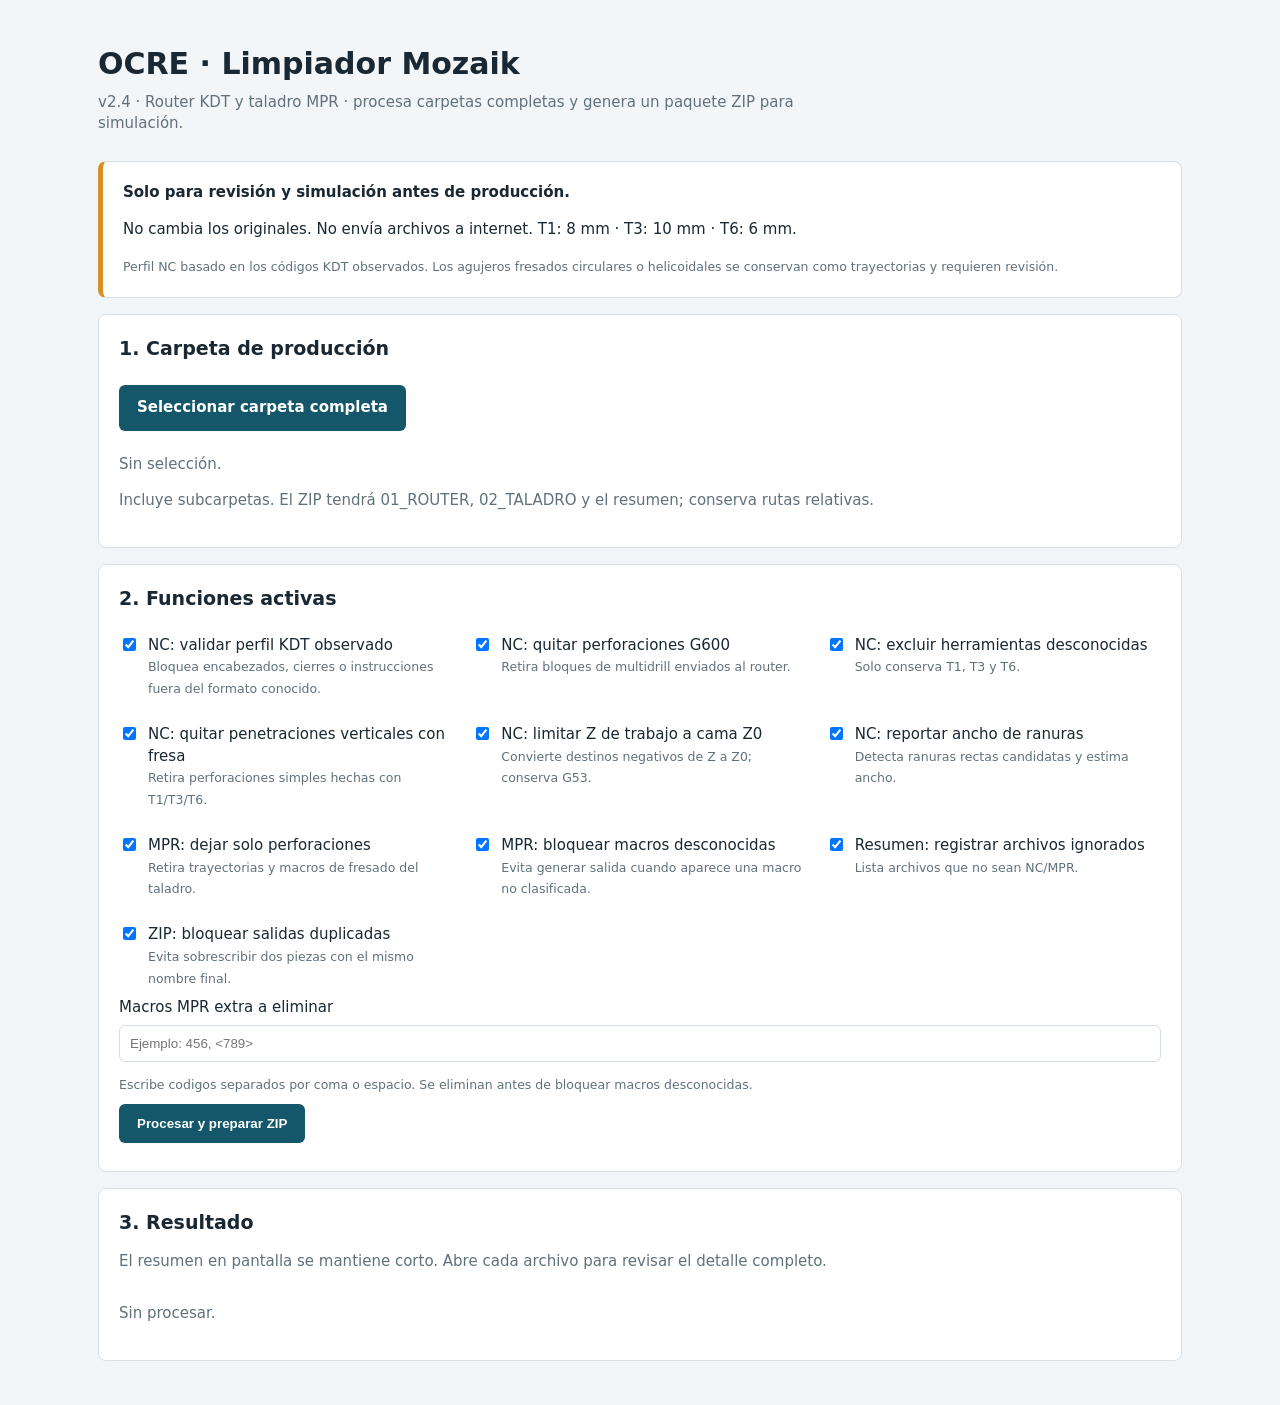
==== limpiador-mozaik/index.html @ 0215926c "Agrega limpiador Mozaik v2.4" ====
<!doctype html><html lang="es"><meta charset="utf-8"><meta name="viewport" content="width=device-width,initial-scale=1"><title>OCRE · Limpiador Mozaik</title>
<style>:root{--ink:#192832;--muted:#60717c;--line:#d7e0e5;--panel:#fff;--bg:#f3f6f8;--ocre:#14576b;--ocre2:#0f4658;--warn:#d99124;--bad:#b33a3a;--ok:#24705a}*{box-sizing:border-box}body{font:15px/1.45 system-ui,-apple-system,Segoe UI,sans-serif;background:var(--bg);color:var(--ink);max-width:1120px;margin:0 auto;padding:28px 18px}header{padding:14px 0 10px}h1{font-size:30px;margin:0 0 6px}h2{font-size:19px;margin:0 0 14px}.lead{color:var(--muted);max-width:760px;margin:0}.grid{display:grid;grid-template-columns:1fr 1fr;gap:16px}.panel{background:var(--panel);border:1px solid var(--line);border-radius:8px;padding:20px;margin:16px 0}.warning{border-left:5px solid var(--warn)}button,.download,.picker{background:var(--ocre);color:white;padding:12px 18px;border:0;border-radius:6px;cursor:pointer;margin:8px 8px 8px 0;display:inline-block;text-decoration:none;font-weight:650}.picker input{display:none}button:hover,.download:hover,.picker:hover{background:var(--ocre2)}button:disabled{opacity:.55;cursor:not-allowed}.checks{display:grid;grid-template-columns:repeat(auto-fit,minmax(250px,1fr));gap:8px 18px}.checks label{display:flex;gap:9px;align-items:flex-start;padding:8px 0}.checks input{margin-top:3px}.hint,small{color:var(--muted)}#statusCards{display:grid;grid-template-columns:repeat(auto-fit,minmax(135px,1fr));gap:10px;margin:14px 0}.card{border:1px solid var(--line);border-radius:8px;padding:12px;background:#fbfdfe}.card b{display:block;font-size:24px}.ok{color:var(--ok)}.bad{color:var(--bad)}details{border:1px solid var(--line);border-radius:8px;background:white;margin:9px 0}summary{cursor:pointer;padding:12px 14px;font-weight:650}details pre{border-top:1px solid var(--line);margin:0;padding:12px 14px;background:#fbfdfe;white-space:pre-wrap;overflow-wrap:anywhere;font-size:13px}.tag{display:inline-block;border-radius:99px;padding:2px 8px;font-size:12px;margin-left:8px;background:#eef4f6;color:var(--muted)}.tag.bad{background:#fdecec;color:var(--bad)}.tag.ok{background:#e9f6f0;color:var(--ok)}@media(max-width:760px){body{padding:18px 12px}.grid{grid-template-columns:1fr}h1{font-size:25px}}</style>
<header><h1>OCRE · Limpiador Mozaik</h1><p class="lead">v2.4 · Router KDT y taladro MPR · procesa carpetas completas y genera un paquete ZIP para simulación.</p></header>
<section class="panel warning"><b>Solo para revisión y simulación antes de producción.</b><p>No cambia los originales. No envía archivos a internet. T1: 8 mm · T3: 10 mm · T6: 6 mm.</p><small>Perfil NC basado en los códigos KDT observados. Los agujeros fresados circulares o helicoidales se conservan como trayectorias y requieren revisión.</small></section>
<section class="panel"><h2>1. Carpeta de producción</h2><label class="picker">Seleccionar carpeta completa <input id="folder" type="file" webkitdirectory multiple></label><p id="selection" class="hint">Sin selección.</p><p class="hint">Incluye subcarpetas. El ZIP tendrá 01_ROUTER, 02_TALADRO y el resumen; conserva rutas relativas.</p></section>
<section class="panel"><h2>2. Funciones activas</h2><div class="checks" id="options"></div><label>Macros MPR extra a eliminar<br><input id="extraMacros" type="text" placeholder="Ejemplo: 456, <789>" style="width:100%;padding:10px;border:1px solid var(--line);border-radius:6px;margin:6px 0 12px"></label><small>Escribe codigos separados por coma o espacio. Se eliminan antes de bloquear macros desconocidas.</small><br><button id="process">Procesar y preparar ZIP</button></section>
<section class="panel"><h2>3. Resultado</h2><p class="hint">El resumen en pantalla se mantiene corto. Abre cada archivo para revisar el detalle completo.</p><div id="downloads"></div><div id="statusCards"></div><div id="report"><p class="hint">Sin procesar.</p></div></section>
<script id="core">
'use strict';
function lines(s){if(/[^\x09\x0a\x0d\x20-\x7e]/.test(s))throw Error('Codificación no ASCII: archivo bloqueado para evitar alterar caracteres.');return s.trimEnd().split(/\r?\n/);}
function out(a){return a.join('\r\n')+'\r\n';}
function nval(s,k){const m=s.match(new RegExp('(?:^|\\s)'+k+'(-?\\d+(?:\\.\\d+)?)'));return m?Number(m[1]):null;}
function defaultOptions(){return {strictNCProfile:true,removeG600:true,excludeUnknownTools:true,removeVerticalToolHoles:true,limitZZero:true,reportSlots:true,removeMprRouting:true,blockUnknownMprMacros:true,extraRemoveMprMacros:[],includeIgnored:true,blockDuplicateOutputs:true};}
function opts(o){return Object.assign(defaultOptions(),o||{});}
function macroList(s){if(Array.isArray(s))return s.map(Number).filter(n=>Number.isInteger(n)&&n>0);return String(s||'').match(/\d+/g)?.map(Number).filter(n=>Number.isInteger(n)&&n>0)||[];}
function cleanNC(s,o){
 o=opts(o);
 const a=lines(s),diam={1:8,3:10,6:6},slots=[],excluded=[],events=[];let holes=0;
 if(a[a.length-1]!=='M30')throw Error('Falta cierre M30 o hay contenido posterior.');
 const prefix=['G53 Z-15.000','M129','M123','M125','G53 Z-15.0','G90 G54','M7','M73','G54 G90'];
 if(o.strictNCProfile&&a.slice(0,9).join('\n')!==prefix.join('\n'))throw Error('Encabezado diferente del perfil validado.');
 const tail=['G00 Z100.0000','M5','G00 X0.0000 Y0.0000','M30'];
 if(o.strictNCProfile&&a.slice(-4).join('\n')!==tail.join('\n'))throw Error('Cierre diferente del perfil validado.');
 // No se interpretan subprogramas, movimientos modales sin G, ciclos ni offsets distintos.
 if(o.strictNCProfile)for(const l of a){if(!l.trim())continue;if(/^(G90 G54|G54 G90|M129|M123|M125|M7|M73|M83|M5|M30)$/.test(l))continue;
 if(/^(?:M33|M03) S\d+$/.test(l)||/^(?:G600|M6) T\d+$/.test(l)||/^G43 H\d+$/.test(l)||/^G53 Z-15(?:\.0+)?$/.test(l))continue;
 if(/^G0?[0123](?:\s+[XYZRF IJK][-+]?\d+(?:\.\d+)?)+\s*$/.test(l)&&!/[IJK]/.test(l))continue;
 throw Error('Instrucción fuera del perfil: '+l);}
 const starts=[];a.forEach((l,i)=>{if(/^(M6|G600) T\d+$/.test(l))starts.push(i);});
 if(!starts.length)throw Error('Sin selección de herramienta reconocida.');
 const result=prefix.slice();let kept=0;
 for(let b=0;b<starts.length;b++){
 const start=starts[b],finish=b+1<starts.length?starts[b+1]:a.length-4;
 let block=a.slice(start,finish);while(block.length&&/^(M7|M73|G54 G90|G90 G54)$/.test(block[block.length-1]))block.pop();
 const t=Number(block[0].match(/T(\d+)/)[1]);
 if(block[0].startsWith('G600')&&o.removeG600){const count=block.filter(l=>/^G0?1 Z/.test(l)).length;holes+=count;events.push('L'+(start+1)+': retirado '+block[0]+' ('+count+' descensos)');continue;}
 if(!diam[t]&&o.excludeUnknownTools){excluded.push(t);events.push('L'+(start+1)+': excluida T'+t+', bloque completo de '+block.length+' líneas');continue;}
 if(o.strictNCProfile&&(!/^M03 S\d+$/.test(block[1])||block[2]!=='G43 H'+t||!/^G0?0 Z115(?:\.0+)?$/.test(block[3])))throw Error('Preparación de herramienta no reconocida en L'+(start+1));
 const header=block.slice(0,4),body=block.slice(4),filtered=[];let chunk=[];
 function processChunk(){
 if(!chunk.length)return;const feeds=chunk.filter(l=>/^G0?[123] /.test(l));
 if(!feeds.length)return;
 const firstMove=chunk.find(l=>/^G0?[0123] /.test(l)&&/[XY]/.test(l));
 if(o.strictNCProfile&&(!firstMove||!/^G0?0 /.test(firstMove)||nval(firstMove,'X')===null||nval(firstMove,'Y')===null))throw Error('Operación sin posicionamiento inicial X/Y completo: revisar dependencia de operaciones retiradas.');
 const hasLateral=feeds.some(l=>/[XY]/.test(l));
 if(!hasLateral&&o.removeVerticalToolHoles){if(feeds.some(l=>!/^G0?1 Z-?\d+(?:\.\d+)?(?: F\d+(?:\.\d+)?)?\s*$/.test(l)))throw Error('Operación vertical ambigua.');holes++;events.push('T'+t+': retirada penetración vertical '+(chunk.find(l=>/[XY]/.test(l))||''));chunk=[];return;}
 // Se mantienen intactas las entradas verticales seguidas de corte lateral.
 filtered.push(...chunk);kept++;
 const z=feeds.map(l=>nval(l,'Z')).filter(x=>x!==null),arcs=feeds.some(l=>/^G0?[23] /.test(l));
 if(o.reportSlots&&!arcs&&z.length&&Math.min(...z)>0){
 let x=null,y=null;const pts=[],segs=[];
 for(const l of chunk){const xx=nval(l,'X'),yy=nval(l,'Y'),nx=xx===null?x:xx,ny=yy===null?y:yy;
 if(/^G0?1 /.test(l)&&x!==null&&y!==null&&nx!==null&&ny!==null){segs.push({x,y,nx,ny,len:Math.hypot(nx-x,ny-y)});pts.push([x,y],[nx,ny]);}x=nx;y=ny;}
 if(pts.length){const dx=Math.max(...pts.map(p=>p[0]))-Math.min(...pts.map(p=>p[0])),dy=Math.max(...pts.map(p=>p[1]))-Math.min(...pts.map(p=>p[1]));const axis=dx>=dy?'X':'Y',long=Math.max(dx,dy),wide=Math.min(dx,dy);
 if(long>4*(wide+diam[t])){const main=segs.filter(q=>q.len>long*.5&& (axis==='X'?Math.abs(q.ny-q.y)<.01:Math.abs(q.nx-q.x)<.01));const cross=main.flatMap(q=>axis==='X'?[q.y,q.ny]:[q.x,q.nx]);
 if(cross.length)slots.push({tool:t,axis,width:+(Math.max(...cross)-Math.min(...cross)+diam[t]).toFixed(3),maxWidth:+(wide+diam[t]).toFixed(3),x:pts[0][0],y:pts[0][1],note:'Ancho estimado del tramo principal; confirmar en vista previa'});}
 }
 }
 chunk=[];
 }
 for(const l of body){chunk.push(l);if(/^G0?0 Z115(?:\.0+)?$/.test(l))processChunk();}
 if(o.strictNCProfile&&chunk.some(l=>/^G0?[123] /.test(l)))throw Error('Trayectoria sin retirada Z115 al final.');processChunk();
 if(filtered.some(l=>/^G0?[123] /.test(l)))result.push('G90 G54',...header,...filtered);
 }
 if(!kept)return {text:null,holes,excluded,slots,events,zCorrections:0};
 result.push(...tail);let zCorrections=0;
 const bounded=result.map((line,i)=>{
 if(/^G53\b/.test(line))return line;
 return line.replace(/\bZ(-?\d+(?:\.\d+)?)/g,(word,value)=>{if(!o.limitZZero||Number(value)>=0)return word;zCorrections++;events.push('Línea salida '+(i+1)+': '+word+' -> Z0.0000 (límite de cama)');return 'Z0.0000';});
 });
 if(o.limitZZero&&bounded.some(line=>!/^G53\b/.test(line)&&nval(line,'Z')<0))throw Error('Validación Z0 fallida.');
 return {text:out(bounded),holes,excluded,slots,events,zCorrections};
}
function cleanMPR(s,o){
 o=opts(o);
 const a=lines(s);if(a[0]!=='[H'||!a.includes('MAT="WEEKE"')||a[a.length-1]!=='!')throw Error('MPR sin cabecera WEEKE o terminador válido.');
 const keep=new Set([100,101,102,103,131]),remove=new Set([105,112]),extra=new Set(macroList(o.extraRemoveMprMacros));let mode=true,count=0,removed=0,work=false;const result=[];
 for(const l of a){if(l==='!')continue;const m=l.match(/^<(\d+)\s/);if(/^\s*</.test(l)&&!m)throw Error('Inicio de macro no reconocido.');if(m){const id=Number(m[1]);if(extra.has(id)){mode=false;removed++;}else{if(!keep.has(id)&&!remove.has(id)&&o.blockUnknownMprMacros)throw Error('Macro desconocida <'+id+'>: no se genera salida.');mode=keep.has(id)||(!keep.has(id)&&!remove.has(id)&&!o.blockUnknownMprMacros);if(id===100)work=true;if([102,103,131].includes(id))count++;if(!mode)removed++;}}
 else if(/^\]\d+\s*$/.test(l))mode=!o.removeMprRouting;
 else if(/^\[/.test(l)){if(!/^\[(H|\d+)\s*$/.test(l))throw Error('Sección desconocida: '+l);mode=true;}
 if(m){const id=Number(m[1]);if(remove.has(id)&&!o.removeMprRouting)mode=true;if(!keep.has(id)&&!remove.has(id)&&!o.blockUnknownMprMacros)mode=true;}
 if(mode)result.push(l);
 }
 if(!work)throw Error('Falta definición de pieza <100>.');
 return {text:count?out([...result,'!']):null,count,removed};
}
</script>
<script id="package">
function makeZip(items){
 const enc=new TextEncoder(),parts=[],central=[],seen=new Set();let offset=0;
 function crc(bytes){let c=0xffffffff;for(const b of bytes){c^=b;for(let i=0;i<8;i++)c=(c>>>1)^((c&1)?0xedb88320:0);}return (c^0xffffffff)>>>0;}
 function header(size){const b=new Uint8Array(size);return {b,v:new DataView(b.buffer)};}
 if(items.length>65535)throw Error('Demasiados archivos para ZIP.');
 for(const item of items){if(!item.name||/^[\/\\]|\\|(^|\/)\.\.(\/|$)/.test(item.name))throw Error('Ruta no válida en ZIP.');const key=item.name.toLowerCase();if(seen.has(key))throw Error('Ruta duplicada en ZIP: '+item.name);seen.add(key);
 const name=enc.encode(item.name),data=enc.encode(item.text),sum=crc(data);if(name.length>65535||offset+data.length+name.length+30>0xffffffff)throw Error('Paquete demasiado grande.');
 const l=header(30);l.v.setUint32(0,0x04034b50,true);l.v.setUint16(4,20,true);l.v.setUint16(6,0x800,true);l.v.setUint16(12,33,true);l.v.setUint32(14,sum,true);l.v.setUint32(18,data.length,true);l.v.setUint32(22,data.length,true);l.v.setUint16(26,name.length,true);parts.push(l.b,name,data);
 const c=header(46);c.v.setUint32(0,0x02014b50,true);c.v.setUint16(4,20,true);c.v.setUint16(6,20,true);c.v.setUint16(8,0x800,true);c.v.setUint16(14,33,true);c.v.setUint32(16,sum,true);c.v.setUint32(20,data.length,true);c.v.setUint32(24,data.length,true);c.v.setUint16(28,name.length,true);c.v.setUint32(42,offset,true);central.push(c.b,name);offset+=30+name.length+data.length;
 }
 const size=central.reduce((s,b)=>s+b.length,0),end=header(22);end.v.setUint32(0,0x06054b50,true);end.v.setUint16(8,items.length,true);end.v.setUint16(10,items.length,true);end.v.setUint32(12,size,true);end.v.setUint32(16,offset,true);const all=[...parts,...central,end.b];const bytes=new Uint8Array(offset+size+22);let pos=0;for(const p of all){bytes.set(p,pos);pos+=p.length;}return bytes;
}
async function walkEntry(entry,parent=''){
 const path=parent+entry.name;
 if(entry.isFile){const file=await new Promise((ok,no)=>entry.file(ok,no));return [{file,path}];}
 if(!entry.isDirectory)throw Error('Elemento no reconocido: '+path);
 const reader=entry.createReader(),result=[];for(;;){const batch=await new Promise((ok,no)=>reader.readEntries(ok,no));if(!batch.length)break;for(const child of batch)result.push(...await walkEntry(child,path+'/'));}return result;
}
</script>
<script>
const report=document.getElementById('report'),downloads=document.getElementById('downloads'),cards=document.getElementById('statusCards');let urls=[];
let selected=[],busy=false;const button=document.getElementById('process'),status=document.getElementById('selection');
const optionDefs=[
 ['strictNCProfile','NC: validar perfil KDT observado','Bloquea encabezados, cierres o instrucciones fuera del formato conocido.'],
 ['removeG600','NC: quitar perforaciones G600','Retira bloques de multidrill enviados al router.'],
 ['excludeUnknownTools','NC: excluir herramientas desconocidas','Solo conserva T1, T3 y T6.'],
 ['removeVerticalToolHoles','NC: quitar penetraciones verticales con fresa','Retira perforaciones simples hechas con T1/T3/T6.'],
 ['limitZZero','NC: limitar Z de trabajo a cama Z0','Convierte destinos negativos de Z a Z0; conserva G53.'],
 ['reportSlots','NC: reportar ancho de ranuras','Detecta ranuras rectas candidatas y estima ancho.'],
 ['removeMprRouting','MPR: dejar solo perforaciones','Retira trayectorias y macros de fresado del taladro.'],
 ['blockUnknownMprMacros','MPR: bloquear macros desconocidas','Evita generar salida cuando aparece una macro no clasificada.'],
 ['includeIgnored','Resumen: registrar archivos ignorados','Lista archivos que no sean NC/MPR.'],
 ['blockDuplicateOutputs','ZIP: bloquear salidas duplicadas','Evita sobrescribir dos piezas con el mismo nombre final.']
];
function resetDownloads(){urls.forEach(URL.revokeObjectURL);urls=[];downloads.replaceChildren();}
function currentOptions(){const o={};for(const d of optionDefs)o[d[0]]=document.getElementById('opt_'+d[0]).checked;o.extraRemoveMprMacros=macroList(document.getElementById('extraMacros').value);return o;}
function setupOptions(){const box=document.getElementById('options'),base=defaultOptions();for(const d of optionDefs){const label=document.createElement('label'),input=document.createElement('input'),span=document.createElement('span');input.type='checkbox';input.id='opt_'+d[0];input.checked=!!base[d[0]];span.innerHTML=d[1]+'<br><small>'+d[2]+'</small>';label.append(input,span);box.append(label);}}
function choose(list){selected=list.sort((a,b)=>a.path.localeCompare(b.path));resetDownloads();cards.replaceChildren();const n=selected.filter(x=>/\.(nc|mpr)$/i.test(x.path)).length;status.textContent=selected.length+' archivos encontrados; '+n+' NC/MPR para procesar.';report.innerHTML='<p class="hint">Selección lista.</p>';}
document.getElementById('folder').onchange=e=>{if(!busy)choose(Array.from(e.target.files,f=>({file:f,path:f.webkitRelativePath||f.name})));};
function link(name,text){const u=URL.createObjectURL(new Blob([text],{type:'application/octet-stream'}));urls.push(u);const a=document.createElement('a');a.href=u;a.download=name;a.className='download';a.textContent='Descargar '+name;downloads.append(a);}
function esc(s){return String(s).replace(/[&<>"']/g,c=>({'&':'&amp;','<':'&lt;','>':'&gt;','"':'&quot;',"'":'&#39;'}[c]));}
function suggest(message){if(/Encabezado|Cierre|Instrucción|Preparación|posicionamiento|vertical ambigua|retirada Z115/.test(message))return 'Opción posible: desactivar "NC: validar perfil KDT observado" y reprocesar solo para diagnóstico.';
 if(/Validación Z0/.test(message))return 'Opción posible: desactivar "NC: limitar Z de trabajo a cama Z0" y revisar el resultado en simulación.';
 if(/Macro desconocida/.test(message))return 'Opción posible: desactivar "MPR: bloquear macros desconocidas" y revisar qué conserva el archivo.';
 if(/duplicada/.test(message))return 'Opción posible: desactivar "ZIP: bloquear salidas duplicadas", aunque conviene corregir nombres de origen.';
 return 'Sin opción automática segura. Revisar el archivo original.';}
function addCard(label,value,cls){const d=document.createElement('div');d.className='card';d.innerHTML='<b class="'+(cls||'')+'">'+value+'</b>'+label;cards.append(d);}
function renderReport(summary,items){cards.replaceChildren();addCard('Incluidos',summary.included,'ok');addCard('Omitidos',summary.omitted,'');addCard('Bloqueados',summary.failed,summary.failed?'bad':'ok');addCard('Ignorados',summary.ignored,'');report.replaceChildren();for(const item of items){const d=document.createElement('details'),tag=item.status==='BLOQUEADO'?'bad':item.status==='SALIDA'?'ok':'';d.innerHTML='<summary>'+esc(item.path)+' <span class="tag '+tag+'">'+item.status+'</span></summary><pre>'+esc(item.detail.join('\n'))+'</pre>';report.append(d);}}
function textSummary(summary,items,options){const log=['OCRE LIMPIADOR v2.4','NO AUTORIZA PRODUCCIÓN. Revisar todas las salidas en simulación.','T1=8 mm, T3=10 mm, T6=6 mm.','Macros MPR extra eliminadas: '+(options.extraRemoveMprMacros.join(', ')||'ninguna'),'Incluidos: '+summary.included+' | Omitidos: '+summary.omitted+' | Bloqueados: '+summary.failed+' | Ignorados: '+summary.ignored,''];for(const item of items)log.push(item.path+' | '+item.status,...item.detail.map(x=>'  '+x),'');return log.join('\n');}
document.getElementById('process').onclick=async()=>{
 if(busy)return;resetDownloads();cards.replaceChildren();const files=selected.slice(),options=currentOptions();if(!files.length){report.innerHTML='<p class="hint">Selecciona una carpeta primero.</p>';return;}busy=true;button.disabled=true;const packaged=[],names=new Set(),items=[];const summary={included:0,omitted:0,failed:0,ignored:0};
 try{
 for(const item of files){const f=item.file;if(!/\.(nc|mpr)$/i.test(f.name)){summary.ignored++;if(options.includeIgnored)items.push({path:item.path,status:'IGNORADO',detail:['No es archivo NC/MPR.']});continue;}report.innerHTML='<p class="hint">Procesando '+esc(item.path)+'</p>';const detail=[];
 try{if(/_(ROUTER|TALADRO)_V2(?:2|3|4)?\./i.test(f.name))throw Error('Selecciona el original, no una salida V2/V23/V24.');const bytes=new Uint8Array(await f.arrayBuffer());if(bytes.some(x=>x>127))throw Error('Codificación no ASCII.');const s=new TextDecoder().decode(bytes);let r,name;
 if(/\.nc$/i.test(f.name)){r=cleanNC(s,options);name=f.name.replace(/\.nc$/i,'_ROUTER_V24.nc');detail.push('Perforaciones/descensos retirados: '+r.holes,'Herramientas excluidas: '+(r.excluded.join(', ')||'ninguna'),'Ranuras rectas candidatas: '+r.slots.length,...r.slots.map(g=>'T'+g.tool+' X'+g.x+' Y'+g.y+': ancho principal ~'+g.width+' mm; barrido máximo '+g.maxWidth+' mm'),...r.events,'Destinos Z negativos corregidos a Z0: '+r.zCorrections);}
 else{r=cleanMPR(s,options);name=f.name.replace(/\.mpr$/i,'_TALADRO_V24.mpr');detail.push('Macros de perforación conservadas: '+r.count,'Macros retiradas: '+r.removed,'Macros extra solicitadas: '+(options.extraRemoveMprMacros.join(', ')||'ninguna'));}
 if(r.text){const parent=item.path.includes('/')?item.path.slice(0,item.path.lastIndexOf('/')+1):'';const path=(/\.nc$/i.test(f.name)?'01_ROUTER/':'02_TALADRO/')+parent+name;const key=path.toLowerCase();if(options.blockDuplicateOutputs&&names.has(key))throw Error('Salida duplicada: '+path);names.add(key);packaged.push({name:path,text:r.text});summary.included++;detail.push('Salida: '+path);items.push({path:item.path,status:'SALIDA',detail});}
 else{summary.omitted++;detail.push('Sin operaciones conservadas.');items.push({path:item.path,status:'OMITIDO',detail});}
 }catch(e){summary.failed++;items.push({path:item.path,status:'BLOQUEADO',detail:['Error: '+e.message,suggest(e.message)]});}}
 const summaryText=textSummary(summary,items,options);renderReport(summary,items);packaged.push({name:'RESUMEN_MOZAIK.txt',text:summaryText});if(summary.failed)packaged.push({name:'LOTE_INCOMPLETO_NO_PRODUCIR.txt',text:'Hay archivos bloqueados. Consulte RESUMEN_MOZAIK.txt y resuelva los errores antes de producción.'});
 const stamp=new Date().toISOString().replace(/[:.]/g,'-');link('MOZAIK_'+(summary.failed?'INCOMPLETO_':'PROCESADO_')+stamp+'.zip',makeZip(packaged));
 }catch(e){report.innerHTML+='<p class="bad">No se pudo preparar el ZIP: '+esc(e.message)+'</p>';}finally{busy=false;button.disabled=false;}
};
setupOptions();
</script></html>
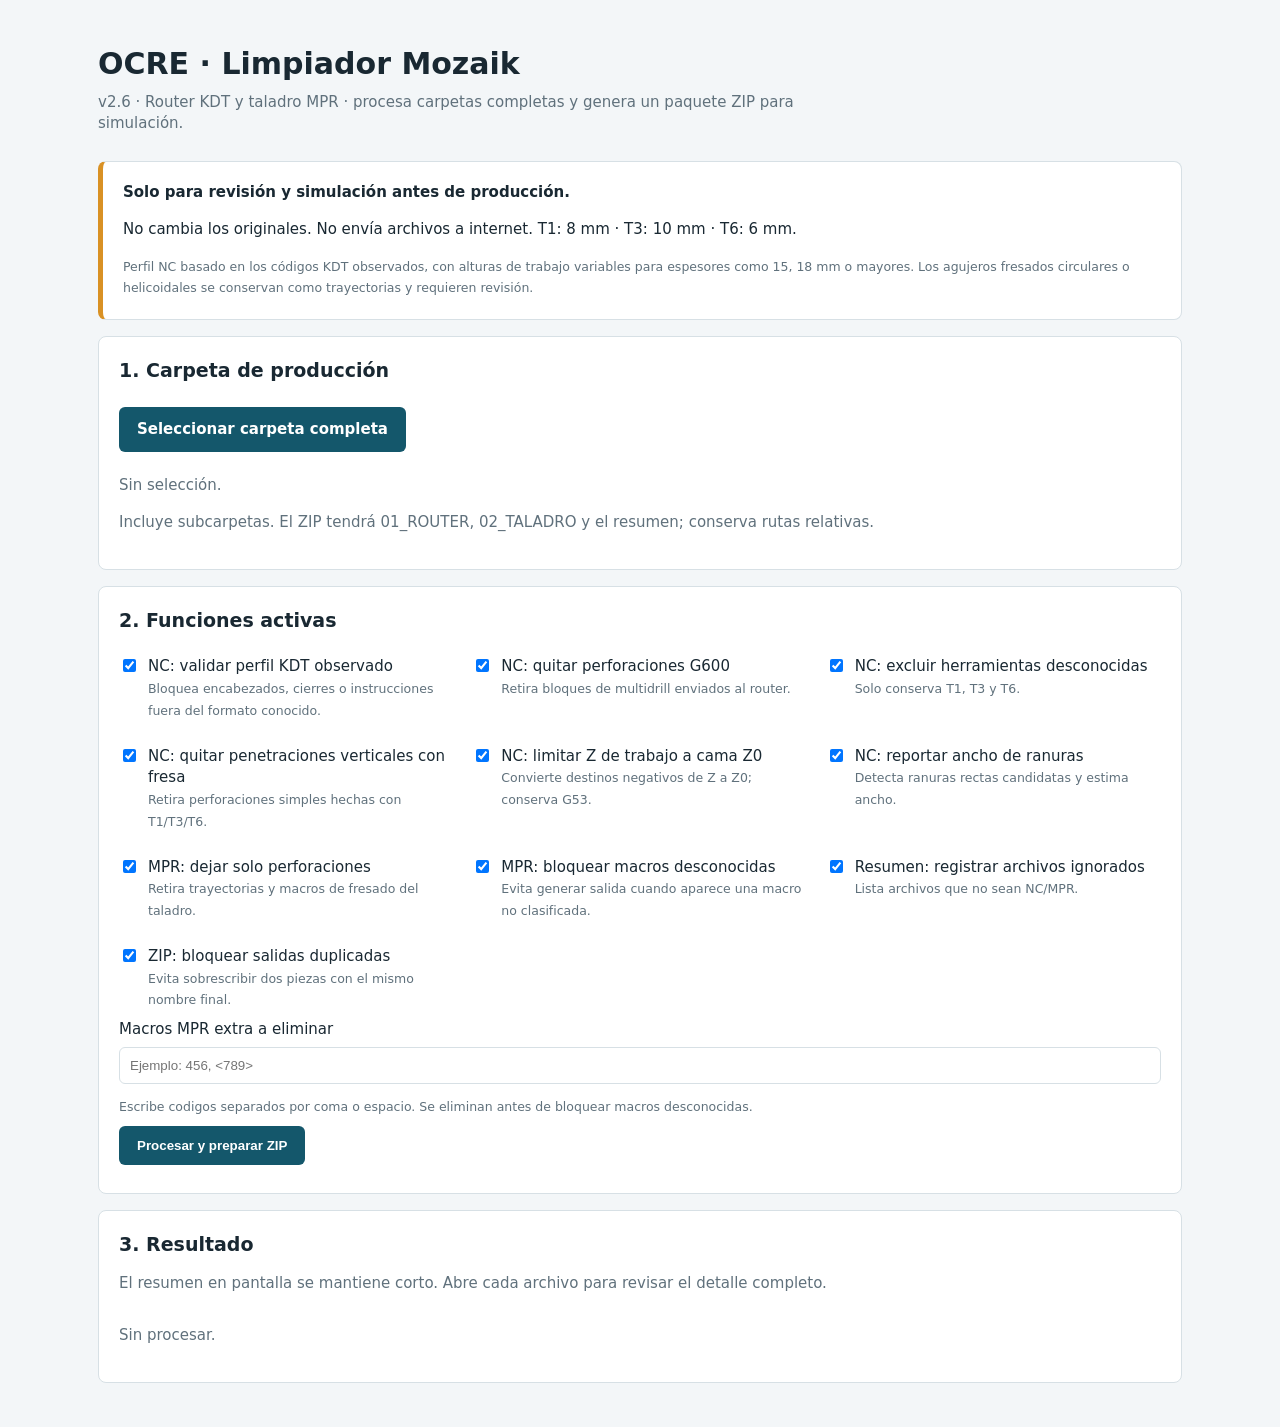
==== commit 4fd115d5: "Actualiza limpiador Mozaik v2.6" ====
--- a/limpiador-mozaik/index.html
+++ b/limpiador-mozaik/index.html
@@ -1,7 +1,7 @@
 <!doctype html><html lang="es"><meta charset="utf-8"><meta name="viewport" content="width=device-width,initial-scale=1"><title>OCRE · Limpiador Mozaik</title>
 <style>:root{--ink:#192832;--muted:#60717c;--line:#d7e0e5;--panel:#fff;--bg:#f3f6f8;--ocre:#14576b;--ocre2:#0f4658;--warn:#d99124;--bad:#b33a3a;--ok:#24705a}*{box-sizing:border-box}body{font:15px/1.45 system-ui,-apple-system,Segoe UI,sans-serif;background:var(--bg);color:var(--ink);max-width:1120px;margin:0 auto;padding:28px 18px}header{padding:14px 0 10px}h1{font-size:30px;margin:0 0 6px}h2{font-size:19px;margin:0 0 14px}.lead{color:var(--muted);max-width:760px;margin:0}.grid{display:grid;grid-template-columns:1fr 1fr;gap:16px}.panel{background:var(--panel);border:1px solid var(--line);border-radius:8px;padding:20px;margin:16px 0}.warning{border-left:5px solid var(--warn)}button,.download,.picker{background:var(--ocre);color:white;padding:12px 18px;border:0;border-radius:6px;cursor:pointer;margin:8px 8px 8px 0;display:inline-block;text-decoration:none;font-weight:650}.picker input{display:none}button:hover,.download:hover,.picker:hover{background:var(--ocre2)}button:disabled{opacity:.55;cursor:not-allowed}.checks{display:grid;grid-template-columns:repeat(auto-fit,minmax(250px,1fr));gap:8px 18px}.checks label{display:flex;gap:9px;align-items:flex-start;padding:8px 0}.checks input{margin-top:3px}.hint,small{color:var(--muted)}#statusCards{display:grid;grid-template-columns:repeat(auto-fit,minmax(135px,1fr));gap:10px;margin:14px 0}.card{border:1px solid var(--line);border-radius:8px;padding:12px;background:#fbfdfe}.card b{display:block;font-size:24px}.ok{color:var(--ok)}.bad{color:var(--bad)}details{border:1px solid var(--line);border-radius:8px;background:white;margin:9px 0}summary{cursor:pointer;padding:12px 14px;font-weight:650}details pre{border-top:1px solid var(--line);margin:0;padding:12px 14px;background:#fbfdfe;white-space:pre-wrap;overflow-wrap:anywhere;font-size:13px}.tag{display:inline-block;border-radius:99px;padding:2px 8px;font-size:12px;margin-left:8px;background:#eef4f6;color:var(--muted)}.tag.bad{background:#fdecec;color:var(--bad)}.tag.ok{background:#e9f6f0;color:var(--ok)}@media(max-width:760px){body{padding:18px 12px}.grid{grid-template-columns:1fr}h1{font-size:25px}}</style>
-<header><h1>OCRE · Limpiador Mozaik</h1><p class="lead">v2.4 · Router KDT y taladro MPR · procesa carpetas completas y genera un paquete ZIP para simulación.</p></header>
-<section class="panel warning"><b>Solo para revisión y simulación antes de producción.</b><p>No cambia los originales. No envía archivos a internet. T1: 8 mm · T3: 10 mm · T6: 6 mm.</p><small>Perfil NC basado en los códigos KDT observados. Los agujeros fresados circulares o helicoidales se conservan como trayectorias y requieren revisión.</small></section>
+<header><h1>OCRE · Limpiador Mozaik</h1><p class="lead">v2.6 · Router KDT y taladro MPR · procesa carpetas completas y genera un paquete ZIP para simulación.</p></header>
+<section class="panel warning"><b>Solo para revisión y simulación antes de producción.</b><p>No cambia los originales. No envía archivos a internet. T1: 8 mm · T3: 10 mm · T6: 6 mm.</p><small>Perfil NC basado en los códigos KDT observados, con alturas de trabajo variables para espesores como 15, 18 mm o mayores. Los agujeros fresados circulares o helicoidales se conservan como trayectorias y requieren revisión.</small></section>
 <section class="panel"><h2>1. Carpeta de producción</h2><label class="picker">Seleccionar carpeta completa <input id="folder" type="file" webkitdirectory multiple></label><p id="selection" class="hint">Sin selección.</p><p class="hint">Incluye subcarpetas. El ZIP tendrá 01_ROUTER, 02_TALADRO y el resumen; conserva rutas relativas.</p></section>
 <section class="panel"><h2>2. Funciones activas</h2><div class="checks" id="options"></div><label>Macros MPR extra a eliminar<br><input id="extraMacros" type="text" placeholder="Ejemplo: 456, <789>" style="width:100%;padding:10px;border:1px solid var(--line);border-radius:6px;margin:6px 0 12px"></label><small>Escribe codigos separados por coma o espacio. Se eliminan antes de bloquear macros desconocidas.</small><br><button id="process">Procesar y preparar ZIP</button></section>
 <section class="panel"><h2>3. Resultado</h2><p class="hint">El resumen en pantalla se mantiene corto. Abre cada archivo para revisar el detalle completo.</p><div id="downloads"></div><div id="statusCards"></div><div id="report"><p class="hint">Sin procesar.</p></div></section>
@@ -13,9 +13,10 @@
 function defaultOptions(){return {strictNCProfile:true,removeG600:true,excludeUnknownTools:true,removeVerticalToolHoles:true,limitZZero:true,reportSlots:true,removeMprRouting:true,blockUnknownMprMacros:true,extraRemoveMprMacros:[],includeIgnored:true,blockDuplicateOutputs:true};}
 function opts(o){return Object.assign(defaultOptions(),o||{});}
 function macroList(s){if(Array.isArray(s))return s.map(Number).filter(n=>Number.isInteger(n)&&n>0);return String(s||'').match(/\d+/g)?.map(Number).filter(n=>Number.isInteger(n)&&n>0)||[];}
+function thicknessFrom(entries){const v=entries.filter(x=>x>0&&x<90).sort((a,b)=>b-a);return {estimated:v.length?+v[0].toFixed(3):null,candidates:[...new Set(v.map(x=>+x.toFixed(3)))].slice(0,6)};}
 function cleanNC(s,o){
  o=opts(o);
- const a=lines(s),diam={1:8,3:10,6:6},slots=[],excluded=[],events=[];let holes=0;
+ const a=lines(s),diam={1:8,3:10,6:6},slots=[],excluded=[],events=[],thicknessEntries=[];let holes=0;
  if(a[a.length-1]!=='M30')throw Error('Falta cierre M30 o hay contenido posterior.');
  const prefix=['G53 Z-15.000','M129','M123','M125','G53 Z-15.0','G90 G54','M7','M73','G54 G90'];
  if(o.strictNCProfile&&a.slice(0,9).join('\n')!==prefix.join('\n'))throw Error('Encabezado diferente del perfil validado.');
@@ -35,7 +36,8 @@
  const t=Number(block[0].match(/T(\d+)/)[1]);
  if(block[0].startsWith('G600')&&o.removeG600){const count=block.filter(l=>/^G0?1 Z/.test(l)).length;holes+=count;events.push('L'+(start+1)+': retirado '+block[0]+' ('+count+' descensos)');continue;}
  if(!diam[t]&&o.excludeUnknownTools){excluded.push(t);events.push('L'+(start+1)+': excluida T'+t+', bloque completo de '+block.length+' líneas');continue;}
- if(o.strictNCProfile&&(!/^M03 S\d+$/.test(block[1])||block[2]!=='G43 H'+t||!/^G0?0 Z115(?:\.0+)?$/.test(block[3])))throw Error('Preparación de herramienta no reconocida en L'+(start+1));
+ const retract=nval(block[3]||'','Z');
+ if(o.strictNCProfile&&(!/^M03 S\d+$/.test(block[1])||block[2]!=='G43 H'+t||!/^G0?0 Z\d+(?:\.\d+)?$/.test(block[3])||retract===null))throw Error('Preparación de herramienta no reconocida en L'+(start+1));
  const header=block.slice(0,4),body=block.slice(4),filtered=[];let chunk=[];
  function processChunk(){
  if(!chunk.length)return;const feeds=chunk.filter(l=>/^G0?[123] /.test(l));
@@ -45,6 +47,7 @@
  const hasLateral=feeds.some(l=>/[XY]/.test(l));
  if(!hasLateral&&o.removeVerticalToolHoles){if(feeds.some(l=>!/^G0?1 Z-?\d+(?:\.\d+)?(?: F\d+(?:\.\d+)?)?\s*$/.test(l)))throw Error('Operación vertical ambigua.');holes++;events.push('T'+t+': retirada penetración vertical '+(chunk.find(l=>/[XY]/.test(l))||''));chunk=[];return;}
  // Se mantienen intactas las entradas verticales seguidas de corte lateral.
+ const verticalEntry=feeds.find(l=>/^G0?1 Z-?\d+(?:\.\d+)?(?: F\d+(?:\.\d+)?)?\s*$/.test(l));if(verticalEntry){const z0=nval(verticalEntry,'Z');if(z0!==null)thicknessEntries.push(z0);}
  filtered.push(...chunk);kept++;
  const z=feeds.map(l=>nval(l,'Z')).filter(x=>x!==null),arcs=feeds.some(l=>/^G0?[23] /.test(l));
  if(o.reportSlots&&!arcs&&z.length&&Math.min(...z)>0){
@@ -58,18 +61,18 @@
  }
  chunk=[];
  }
- for(const l of body){chunk.push(l);if(/^G0?0 Z115(?:\.0+)?$/.test(l))processChunk();}
- if(o.strictNCProfile&&chunk.some(l=>/^G0?[123] /.test(l)))throw Error('Trayectoria sin retirada Z115 al final.');processChunk();
+ for(const l of body){chunk.push(l);if(/^G0?0 /.test(l)&&Math.abs((nval(l,'Z')??NaN)-retract)<.001)processChunk();}
+ if(o.strictNCProfile&&chunk.some(l=>/^G0?[123] /.test(l)))throw Error('Trayectoria sin retirada Z'+retract+' al final.');processChunk();
  if(filtered.some(l=>/^G0?[123] /.test(l)))result.push('G90 G54',...header,...filtered);
  }
- if(!kept)return {text:null,holes,excluded,slots,events,zCorrections:0};
+ if(!kept)return {text:null,holes,excluded,slots,events,zCorrections:0,thickness:thicknessFrom(thicknessEntries)};
  result.push(...tail);let zCorrections=0;
  const bounded=result.map((line,i)=>{
  if(/^G53\b/.test(line))return line;
  return line.replace(/\bZ(-?\d+(?:\.\d+)?)/g,(word,value)=>{if(!o.limitZZero||Number(value)>=0)return word;zCorrections++;events.push('Línea salida '+(i+1)+': '+word+' -> Z0.0000 (límite de cama)');return 'Z0.0000';});
  });
  if(o.limitZZero&&bounded.some(line=>!/^G53\b/.test(line)&&nval(line,'Z')<0))throw Error('Validación Z0 fallida.');
- return {text:out(bounded),holes,excluded,slots,events,zCorrections};
+ return {text:out(bounded),holes,excluded,slots,events,zCorrections,thickness:thicknessFrom(thicknessEntries)};
 }
 function cleanMPR(s,o){
  o=opts(o);
@@ -127,21 +130,21 @@
 document.getElementById('folder').onchange=e=>{if(!busy)choose(Array.from(e.target.files,f=>({file:f,path:f.webkitRelativePath||f.name})));};
 function link(name,text){const u=URL.createObjectURL(new Blob([text],{type:'application/octet-stream'}));urls.push(u);const a=document.createElement('a');a.href=u;a.download=name;a.className='download';a.textContent='Descargar '+name;downloads.append(a);}
 function esc(s){return String(s).replace(/[&<>"']/g,c=>({'&':'&amp;','<':'&lt;','>':'&gt;','"':'&quot;',"'":'&#39;'}[c]));}
-function suggest(message){if(/Encabezado|Cierre|Instrucción|Preparación|posicionamiento|vertical ambigua|retirada Z115/.test(message))return 'Opción posible: desactivar "NC: validar perfil KDT observado" y reprocesar solo para diagnóstico.';
+function suggest(message){if(/Encabezado|Cierre|Instrucción|Preparación|posicionamiento|vertical ambigua|retirada Z/.test(message))return 'Opción posible: desactivar "NC: validar perfil KDT observado" y reprocesar solo para diagnóstico.';
  if(/Validación Z0/.test(message))return 'Opción posible: desactivar "NC: limitar Z de trabajo a cama Z0" y revisar el resultado en simulación.';
  if(/Macro desconocida/.test(message))return 'Opción posible: desactivar "MPR: bloquear macros desconocidas" y revisar qué conserva el archivo.';
  if(/duplicada/.test(message))return 'Opción posible: desactivar "ZIP: bloquear salidas duplicadas", aunque conviene corregir nombres de origen.';
  return 'Sin opción automática segura. Revisar el archivo original.';}
 function addCard(label,value,cls){const d=document.createElement('div');d.className='card';d.innerHTML='<b class="'+(cls||'')+'">'+value+'</b>'+label;cards.append(d);}
 function renderReport(summary,items){cards.replaceChildren();addCard('Incluidos',summary.included,'ok');addCard('Omitidos',summary.omitted,'');addCard('Bloqueados',summary.failed,summary.failed?'bad':'ok');addCard('Ignorados',summary.ignored,'');report.replaceChildren();for(const item of items){const d=document.createElement('details'),tag=item.status==='BLOQUEADO'?'bad':item.status==='SALIDA'?'ok':'';d.innerHTML='<summary>'+esc(item.path)+' <span class="tag '+tag+'">'+item.status+'</span></summary><pre>'+esc(item.detail.join('\n'))+'</pre>';report.append(d);}}
-function textSummary(summary,items,options){const log=['OCRE LIMPIADOR v2.4','NO AUTORIZA PRODUCCIÓN. Revisar todas las salidas en simulación.','T1=8 mm, T3=10 mm, T6=6 mm.','Macros MPR extra eliminadas: '+(options.extraRemoveMprMacros.join(', ')||'ninguna'),'Incluidos: '+summary.included+' | Omitidos: '+summary.omitted+' | Bloqueados: '+summary.failed+' | Ignorados: '+summary.ignored,''];for(const item of items)log.push(item.path+' | '+item.status,...item.detail.map(x=>'  '+x),'');return log.join('\n');}
+function textSummary(summary,items,options){const log=['OCRE LIMPIADOR v2.6','NO AUTORIZA PRODUCCIÓN. Revisar todas las salidas en simulación.','T1=8 mm, T3=10 mm, T6=6 mm.','Admite alturas Z de retirada variables por herramienta; destinos negativos se limitan a Z0 si la funcion esta activa.','Macros MPR extra eliminadas: '+(options.extraRemoveMprMacros.join(', ')||'ninguna'),'Incluidos: '+summary.included+' | Omitidos: '+summary.omitted+' | Bloqueados: '+summary.failed+' | Ignorados: '+summary.ignored,''];for(const item of items)log.push(item.path+' | '+item.status,...item.detail.map(x=>'  '+x),'');return log.join('\n');}
 document.getElementById('process').onclick=async()=>{
  if(busy)return;resetDownloads();cards.replaceChildren();const files=selected.slice(),options=currentOptions();if(!files.length){report.innerHTML='<p class="hint">Selecciona una carpeta primero.</p>';return;}busy=true;button.disabled=true;const packaged=[],names=new Set(),items=[];const summary={included:0,omitted:0,failed:0,ignored:0};
  try{
  for(const item of files){const f=item.file;if(!/\.(nc|mpr)$/i.test(f.name)){summary.ignored++;if(options.includeIgnored)items.push({path:item.path,status:'IGNORADO',detail:['No es archivo NC/MPR.']});continue;}report.innerHTML='<p class="hint">Procesando '+esc(item.path)+'</p>';const detail=[];
- try{if(/_(ROUTER|TALADRO)_V2(?:2|3|4)?\./i.test(f.name))throw Error('Selecciona el original, no una salida V2/V23/V24.');const bytes=new Uint8Array(await f.arrayBuffer());if(bytes.some(x=>x>127))throw Error('Codificación no ASCII.');const s=new TextDecoder().decode(bytes);let r,name;
- if(/\.nc$/i.test(f.name)){r=cleanNC(s,options);name=f.name.replace(/\.nc$/i,'_ROUTER_V24.nc');detail.push('Perforaciones/descensos retirados: '+r.holes,'Herramientas excluidas: '+(r.excluded.join(', ')||'ninguna'),'Ranuras rectas candidatas: '+r.slots.length,...r.slots.map(g=>'T'+g.tool+' X'+g.x+' Y'+g.y+': ancho principal ~'+g.width+' mm; barrido máximo '+g.maxWidth+' mm'),...r.events,'Destinos Z negativos corregidos a Z0: '+r.zCorrections);}
- else{r=cleanMPR(s,options);name=f.name.replace(/\.mpr$/i,'_TALADRO_V24.mpr');detail.push('Macros de perforación conservadas: '+r.count,'Macros retiradas: '+r.removed,'Macros extra solicitadas: '+(options.extraRemoveMprMacros.join(', ')||'ninguna'));}
+ try{if(/_(ROUTER|TALADRO)_V2(?:2|3|4|5|6)?\./i.test(f.name))throw Error('Selecciona el original, no una salida V2/V23/V24/V25/V26.');const bytes=new Uint8Array(await f.arrayBuffer());if(bytes.some(x=>x>127))throw Error('Codificación no ASCII.');const s=new TextDecoder().decode(bytes);let r,name;
+ if(/\.nc$/i.test(f.name)){r=cleanNC(s,options);name=f.name.replace(/\.nc$/i,'_ROUTER_V26.nc');detail.push('Perforaciones/descensos retirados: '+r.holes,'Herramientas excluidas: '+(r.excluded.join(', ')||'ninguna'),'Espesor estimado desde NC: '+(r.thickness.estimated===null?'no detectado':r.thickness.estimated+' mm'),'Candidatos de espesor: '+(r.thickness.candidates.join(', ')||'ninguno'),'Ranuras rectas candidatas: '+r.slots.length,...r.slots.map(g=>'T'+g.tool+' X'+g.x+' Y'+g.y+': ancho principal ~'+g.width+' mm; barrido máximo '+g.maxWidth+' mm'),...r.events,'Destinos Z negativos corregidos a Z0: '+r.zCorrections);}
+ else{r=cleanMPR(s,options);name=f.name.replace(/\.mpr$/i,'_TALADRO_V26.mpr');detail.push('Macros de perforación conservadas: '+r.count,'Macros retiradas: '+r.removed,'Macros extra solicitadas: '+(options.extraRemoveMprMacros.join(', ')||'ninguna'));}
  if(r.text){const parent=item.path.includes('/')?item.path.slice(0,item.path.lastIndexOf('/')+1):'';const path=(/\.nc$/i.test(f.name)?'01_ROUTER/':'02_TALADRO/')+parent+name;const key=path.toLowerCase();if(options.blockDuplicateOutputs&&names.has(key))throw Error('Salida duplicada: '+path);names.add(key);packaged.push({name:path,text:r.text});summary.included++;detail.push('Salida: '+path);items.push({path:item.path,status:'SALIDA',detail});}
  else{summary.omitted++;detail.push('Sin operaciones conservadas.');items.push({path:item.path,status:'OMITIDO',detail});}
  }catch(e){summary.failed++;items.push({path:item.path,status:'BLOQUEADO',detail:['Error: '+e.message,suggest(e.message)]});}}
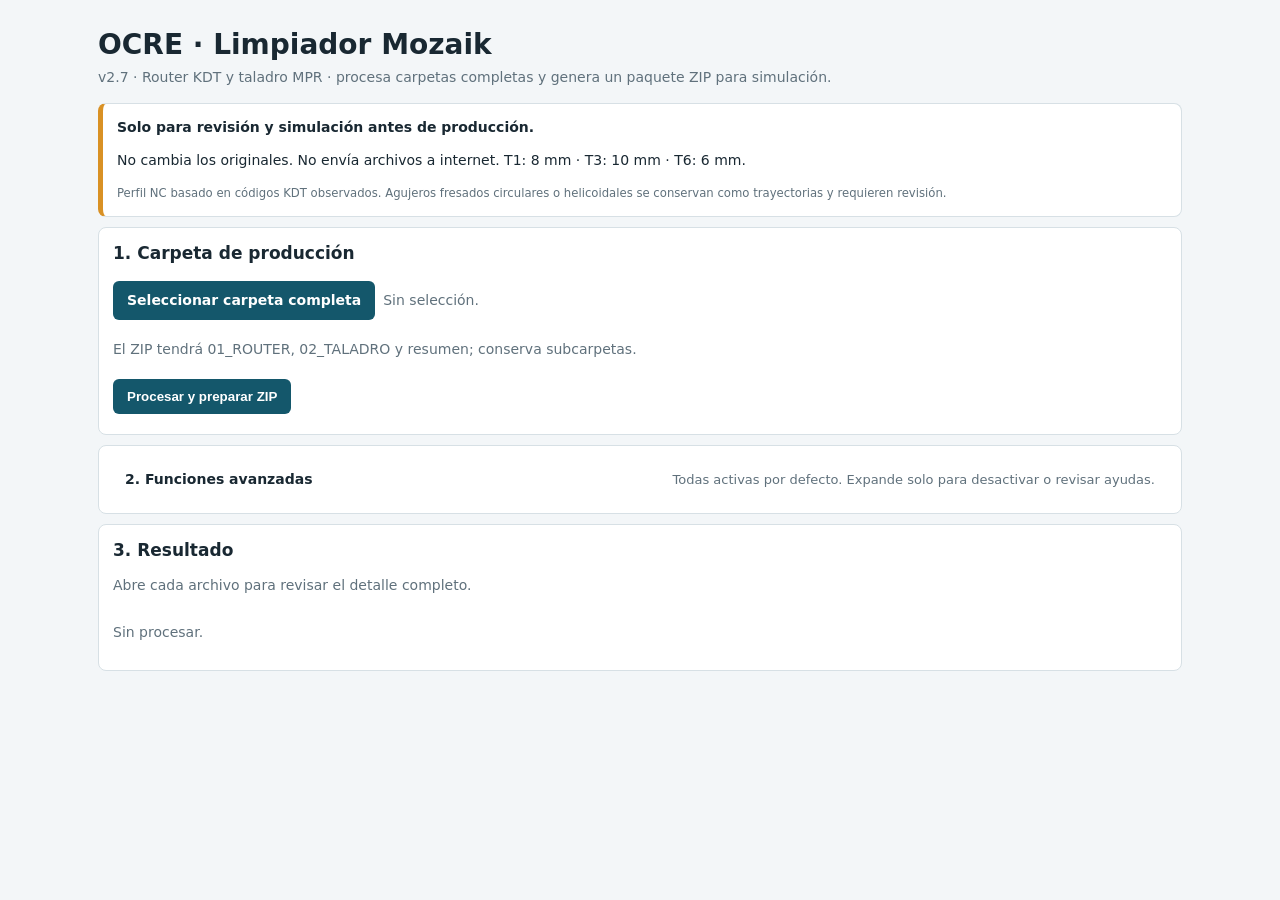
==== commit 809a2a0a: "Compacta interfaz del limpiador Mozaik v2.7" ====
--- a/limpiador-mozaik/index.html
+++ b/limpiador-mozaik/index.html
@@ -1,10 +1,10 @@
 <!doctype html><html lang="es"><meta charset="utf-8"><meta name="viewport" content="width=device-width,initial-scale=1"><title>OCRE · Limpiador Mozaik</title>
-<style>:root{--ink:#192832;--muted:#60717c;--line:#d7e0e5;--panel:#fff;--bg:#f3f6f8;--ocre:#14576b;--ocre2:#0f4658;--warn:#d99124;--bad:#b33a3a;--ok:#24705a}*{box-sizing:border-box}body{font:15px/1.45 system-ui,-apple-system,Segoe UI,sans-serif;background:var(--bg);color:var(--ink);max-width:1120px;margin:0 auto;padding:28px 18px}header{padding:14px 0 10px}h1{font-size:30px;margin:0 0 6px}h2{font-size:19px;margin:0 0 14px}.lead{color:var(--muted);max-width:760px;margin:0}.grid{display:grid;grid-template-columns:1fr 1fr;gap:16px}.panel{background:var(--panel);border:1px solid var(--line);border-radius:8px;padding:20px;margin:16px 0}.warning{border-left:5px solid var(--warn)}button,.download,.picker{background:var(--ocre);color:white;padding:12px 18px;border:0;border-radius:6px;cursor:pointer;margin:8px 8px 8px 0;display:inline-block;text-decoration:none;font-weight:650}.picker input{display:none}button:hover,.download:hover,.picker:hover{background:var(--ocre2)}button:disabled{opacity:.55;cursor:not-allowed}.checks{display:grid;grid-template-columns:repeat(auto-fit,minmax(250px,1fr));gap:8px 18px}.checks label{display:flex;gap:9px;align-items:flex-start;padding:8px 0}.checks input{margin-top:3px}.hint,small{color:var(--muted)}#statusCards{display:grid;grid-template-columns:repeat(auto-fit,minmax(135px,1fr));gap:10px;margin:14px 0}.card{border:1px solid var(--line);border-radius:8px;padding:12px;background:#fbfdfe}.card b{display:block;font-size:24px}.ok{color:var(--ok)}.bad{color:var(--bad)}details{border:1px solid var(--line);border-radius:8px;background:white;margin:9px 0}summary{cursor:pointer;padding:12px 14px;font-weight:650}details pre{border-top:1px solid var(--line);margin:0;padding:12px 14px;background:#fbfdfe;white-space:pre-wrap;overflow-wrap:anywhere;font-size:13px}.tag{display:inline-block;border-radius:99px;padding:2px 8px;font-size:12px;margin-left:8px;background:#eef4f6;color:var(--muted)}.tag.bad{background:#fdecec;color:var(--bad)}.tag.ok{background:#e9f6f0;color:var(--ok)}@media(max-width:760px){body{padding:18px 12px}.grid{grid-template-columns:1fr}h1{font-size:25px}}</style>
-<header><h1>OCRE · Limpiador Mozaik</h1><p class="lead">v2.6 · Router KDT y taladro MPR · procesa carpetas completas y genera un paquete ZIP para simulación.</p></header>
-<section class="panel warning"><b>Solo para revisión y simulación antes de producción.</b><p>No cambia los originales. No envía archivos a internet. T1: 8 mm · T3: 10 mm · T6: 6 mm.</p><small>Perfil NC basado en los códigos KDT observados, con alturas de trabajo variables para espesores como 15, 18 mm o mayores. Los agujeros fresados circulares o helicoidales se conservan como trayectorias y requieren revisión.</small></section>
-<section class="panel"><h2>1. Carpeta de producción</h2><label class="picker">Seleccionar carpeta completa <input id="folder" type="file" webkitdirectory multiple></label><p id="selection" class="hint">Sin selección.</p><p class="hint">Incluye subcarpetas. El ZIP tendrá 01_ROUTER, 02_TALADRO y el resumen; conserva rutas relativas.</p></section>
-<section class="panel"><h2>2. Funciones activas</h2><div class="checks" id="options"></div><label>Macros MPR extra a eliminar<br><input id="extraMacros" type="text" placeholder="Ejemplo: 456, <789>" style="width:100%;padding:10px;border:1px solid var(--line);border-radius:6px;margin:6px 0 12px"></label><small>Escribe codigos separados por coma o espacio. Se eliminan antes de bloquear macros desconocidas.</small><br><button id="process">Procesar y preparar ZIP</button></section>
-<section class="panel"><h2>3. Resultado</h2><p class="hint">El resumen en pantalla se mantiene corto. Abre cada archivo para revisar el detalle completo.</p><div id="downloads"></div><div id="statusCards"></div><div id="report"><p class="hint">Sin procesar.</p></div></section>
+<style>:root{--ink:#192832;--muted:#60717c;--line:#d7e0e5;--panel:#fff;--bg:#f3f6f8;--ocre:#14576b;--ocre2:#0f4658;--warn:#d99124;--bad:#b33a3a;--ok:#24705a}*{box-sizing:border-box}body{font:14px/1.35 system-ui,-apple-system,Segoe UI,sans-serif;background:var(--bg);color:var(--ink);max-width:1120px;margin:0 auto;padding:18px}header{padding:8px 0 6px}h1{font-size:28px;margin:0 0 4px}h2{font-size:17px;margin:0 0 10px}.lead{color:var(--muted);max-width:760px;margin:0}.grid{display:grid;grid-template-columns:1fr 1fr;gap:12px}.panel{background:var(--panel);border:1px solid var(--line);border-radius:8px;padding:14px;margin:10px 0}.warning{border-left:5px solid var(--warn)}button,.download,.picker{background:var(--ocre);color:white;padding:10px 14px;border:0;border-radius:6px;cursor:pointer;margin:6px 8px 6px 0;display:inline-block;text-decoration:none;font-weight:650}.picker input{display:none}button:hover,.download:hover,.picker:hover{background:var(--ocre2)}button:disabled{opacity:.55;cursor:not-allowed}.checks{display:grid;grid-template-columns:repeat(auto-fit,minmax(255px,1fr));gap:4px 14px;margin:8px 0}.checks label{display:flex;gap:8px;align-items:center;padding:4px 0;min-height:28px}.checks input{margin:0}.hint,small{color:var(--muted)}.compact-options summary{display:flex;align-items:center;justify-content:space-between;gap:12px}.summary-note{font-weight:400;color:var(--muted);font-size:13px}.macro-row{margin-top:8px}.macro-row input{width:100%;padding:8px;border:1px solid var(--line);border-radius:6px;margin-top:4px}.help{display:inline-grid;place-items:center;width:18px;height:18px;border:1px solid var(--line);border-radius:50%;background:#eef4f6;color:var(--ocre2);font-size:12px;font-weight:800;cursor:help;position:relative}.help:hover:after,.help:focus:after{content:attr(data-help);position:absolute;z-index:5;left:22px;top:-8px;width:min(330px,75vw);padding:10px;border:1px solid var(--line);border-radius:8px;background:white;color:var(--ink);box-shadow:0 10px 30px rgba(25,40,50,.18);font-weight:400;line-height:1.35;text-align:left}.help:focus{outline:2px solid var(--ocre)}#statusCards{display:grid;grid-template-columns:repeat(auto-fit,minmax(125px,1fr));gap:8px;margin:10px 0}.card{border:1px solid var(--line);border-radius:8px;padding:10px;background:#fbfdfe}.card b{display:block;font-size:22px}.ok{color:var(--ok)}.bad{color:var(--bad)}details{border:1px solid var(--line);border-radius:8px;background:white;margin:8px 0}summary{cursor:pointer;padding:10px 12px;font-weight:650}details pre{border-top:1px solid var(--line);margin:0;padding:10px 12px;background:#fbfdfe;white-space:pre-wrap;overflow-wrap:anywhere;font-size:13px}.tag{display:inline-block;border-radius:99px;padding:2px 8px;font-size:12px;margin-left:8px;background:#eef4f6;color:var(--muted)}.tag.bad{background:#fdecec;color:var(--bad)}.tag.ok{background:#e9f6f0;color:var(--ok)}@media(max-width:760px){body{padding:12px}.grid{grid-template-columns:1fr}h1{font-size:24px}.compact-options summary{align-items:flex-start;flex-direction:column}.help:hover:after,.help:focus:after{left:auto;right:0;top:22px}}</style>
+<header><h1>OCRE · Limpiador Mozaik</h1><p class="lead">v2.7 · Router KDT y taladro MPR · procesa carpetas completas y genera un paquete ZIP para simulación.</p></header>
+<section class="panel warning"><b>Solo para revisión y simulación antes de producción.</b><p>No cambia los originales. No envía archivos a internet. T1: 8 mm · T3: 10 mm · T6: 6 mm.</p><small>Perfil NC basado en códigos KDT observados. Agujeros fresados circulares o helicoidales se conservan como trayectorias y requieren revisión.</small></section>
+<section class="panel"><h2>1. Carpeta de producción</h2><label class="picker">Seleccionar carpeta completa <input id="folder" type="file" webkitdirectory multiple></label><span id="selection" class="hint">Sin selección.</span><p class="hint">El ZIP tendrá 01_ROUTER, 02_TALADRO y resumen; conserva subcarpetas.</p><button id="process">Procesar y preparar ZIP</button></section>
+<details class="panel compact-options"><summary><span>2. Funciones avanzadas</span><span class="summary-note">Todas activas por defecto. Expande solo para desactivar o revisar ayudas.</span></summary><div class="checks" id="options"></div><label class="macro-row">Macros MPR extra a eliminar<input id="extraMacros" type="text" placeholder="Ejemplo: 456, <789>"></label><small>Se eliminan completas antes de bloquear macros desconocidas.</small></details>
+<section class="panel"><h2>3. Resultado</h2><p class="hint">Abre cada archivo para revisar el detalle completo.</p><div id="downloads"></div><div id="statusCards"></div><div id="report"><p class="hint">Sin procesar.</p></div></section>
 <script id="core">
 'use strict';
 function lines(s){if(/[^\x09\x0a\x0d\x20-\x7e]/.test(s))throw Error('Codificación no ASCII: archivo bloqueado para evitar alterar caracteres.');return s.trimEnd().split(/\r?\n/);}
@@ -112,20 +112,20 @@
 const report=document.getElementById('report'),downloads=document.getElementById('downloads'),cards=document.getElementById('statusCards');let urls=[];
 let selected=[],busy=false;const button=document.getElementById('process'),status=document.getElementById('selection');
 const optionDefs=[
- ['strictNCProfile','NC: validar perfil KDT observado','Bloquea encabezados, cierres o instrucciones fuera del formato conocido.'],
- ['removeG600','NC: quitar perforaciones G600','Retira bloques de multidrill enviados al router.'],
- ['excludeUnknownTools','NC: excluir herramientas desconocidas','Solo conserva T1, T3 y T6.'],
- ['removeVerticalToolHoles','NC: quitar penetraciones verticales con fresa','Retira perforaciones simples hechas con T1/T3/T6.'],
- ['limitZZero','NC: limitar Z de trabajo a cama Z0','Convierte destinos negativos de Z a Z0; conserva G53.'],
- ['reportSlots','NC: reportar ancho de ranuras','Detecta ranuras rectas candidatas y estima ancho.'],
- ['removeMprRouting','MPR: dejar solo perforaciones','Retira trayectorias y macros de fresado del taladro.'],
- ['blockUnknownMprMacros','MPR: bloquear macros desconocidas','Evita generar salida cuando aparece una macro no clasificada.'],
- ['includeIgnored','Resumen: registrar archivos ignorados','Lista archivos que no sean NC/MPR.'],
- ['blockDuplicateOutputs','ZIP: bloquear salidas duplicadas','Evita sobrescribir dos piezas con el mismo nombre final.']
+ ['strictNCProfile','NC: validar perfil KDT observado','Bloquea encabezados, cierres o instrucciones fuera del formato conocido. Desactivalo solo para diagnostico cuando un NC confiable cambie detalles de formato. Ejemplo: una retirada distinta como Z118 se acepta, pero un ciclo no clasificado se bloquea.'],
+ ['removeG600','NC: quitar perforaciones G600','Retira bloques de multidrill enviados al router. Mantener activo para que el NC conserve solo cortes y ranuras. Ejemplo: G600 T25 con descensos Z8 se elimina.'],
+ ['excludeUnknownTools','NC: excluir herramientas desconocidas','Solo conserva T1, T3 y T6. Si aparece T21, T25 u otra herramienta, se retira el bloque completo para evitar procesar algo no validado.'],
+ ['removeVerticalToolHoles','NC: quitar penetraciones verticales con fresa','Retira perforaciones simples hechas con T1/T3/T6 cuando no hay movimiento lateral. Desactivalo solo si quieres revisar por que se esta quitando una operacion.'],
+ ['limitZZero','NC: limitar Z de trabajo a cama Z0','Convierte destinos Z negativos a Z0 y registra cada correccion. Conserva G53 porque es coordenada de maquina. Ejemplo: Z-0.5080 pasa a Z0.0000.'],
+ ['reportSlots','NC: reportar ancho de ranuras','Detecta ranuras rectas candidatas y estima ancho usando el diametro fijo de herramienta. Es informativo: no cambia el codigo. Ejemplo: T1 suma 8 mm al barrido principal.'],
+ ['removeMprRouting','MPR: dejar solo perforaciones','Retira trayectorias y macros de fresado del MPR para que el taladro conserve solo operaciones de perforacion.'],
+ ['blockUnknownMprMacros','MPR: bloquear macros desconocidas','Evita generar salida cuando aparece una macro no clasificada. Desactivalo solo para diagnostico; tambien puedes agregar una macro puntual al campo de eliminacion extra.'],
+ ['includeIgnored','Resumen: registrar archivos ignorados','Lista archivos que no sean NC/MPR en el resumen. Desactivalo si quieres un reporte mas corto del lote.'],
+ ['blockDuplicateOutputs','ZIP: bloquear salidas duplicadas','Evita sobrescribir dos piezas con el mismo nombre final dentro del ZIP. Conviene corregir nombres de origen antes de desactivar esto.']
 ];
 function resetDownloads(){urls.forEach(URL.revokeObjectURL);urls=[];downloads.replaceChildren();}
 function currentOptions(){const o={};for(const d of optionDefs)o[d[0]]=document.getElementById('opt_'+d[0]).checked;o.extraRemoveMprMacros=macroList(document.getElementById('extraMacros').value);return o;}
-function setupOptions(){const box=document.getElementById('options'),base=defaultOptions();for(const d of optionDefs){const label=document.createElement('label'),input=document.createElement('input'),span=document.createElement('span');input.type='checkbox';input.id='opt_'+d[0];input.checked=!!base[d[0]];span.innerHTML=d[1]+'<br><small>'+d[2]+'</small>';label.append(input,span);box.append(label);}}
+function setupOptions(){const box=document.getElementById('options'),base=defaultOptions();for(const d of optionDefs){const label=document.createElement('label'),input=document.createElement('input'),span=document.createElement('span'),help=document.createElement('button');input.type='checkbox';input.id='opt_'+d[0];input.checked=!!base[d[0]];span.textContent=d[1];help.type='button';help.className='help';help.setAttribute('aria-label','Ayuda: '+d[1]);help.setAttribute('data-help',d[2]);help.textContent='?';label.append(input,span,help);box.append(label);}}
 function choose(list){selected=list.sort((a,b)=>a.path.localeCompare(b.path));resetDownloads();cards.replaceChildren();const n=selected.filter(x=>/\.(nc|mpr)$/i.test(x.path)).length;status.textContent=selected.length+' archivos encontrados; '+n+' NC/MPR para procesar.';report.innerHTML='<p class="hint">Selección lista.</p>';}
 document.getElementById('folder').onchange=e=>{if(!busy)choose(Array.from(e.target.files,f=>({file:f,path:f.webkitRelativePath||f.name})));};
 function link(name,text){const u=URL.createObjectURL(new Blob([text],{type:'application/octet-stream'}));urls.push(u);const a=document.createElement('a');a.href=u;a.download=name;a.className='download';a.textContent='Descargar '+name;downloads.append(a);}
@@ -137,14 +137,14 @@
  return 'Sin opción automática segura. Revisar el archivo original.';}
 function addCard(label,value,cls){const d=document.createElement('div');d.className='card';d.innerHTML='<b class="'+(cls||'')+'">'+value+'</b>'+label;cards.append(d);}
 function renderReport(summary,items){cards.replaceChildren();addCard('Incluidos',summary.included,'ok');addCard('Omitidos',summary.omitted,'');addCard('Bloqueados',summary.failed,summary.failed?'bad':'ok');addCard('Ignorados',summary.ignored,'');report.replaceChildren();for(const item of items){const d=document.createElement('details'),tag=item.status==='BLOQUEADO'?'bad':item.status==='SALIDA'?'ok':'';d.innerHTML='<summary>'+esc(item.path)+' <span class="tag '+tag+'">'+item.status+'</span></summary><pre>'+esc(item.detail.join('\n'))+'</pre>';report.append(d);}}
-function textSummary(summary,items,options){const log=['OCRE LIMPIADOR v2.6','NO AUTORIZA PRODUCCIÓN. Revisar todas las salidas en simulación.','T1=8 mm, T3=10 mm, T6=6 mm.','Admite alturas Z de retirada variables por herramienta; destinos negativos se limitan a Z0 si la funcion esta activa.','Macros MPR extra eliminadas: '+(options.extraRemoveMprMacros.join(', ')||'ninguna'),'Incluidos: '+summary.included+' | Omitidos: '+summary.omitted+' | Bloqueados: '+summary.failed+' | Ignorados: '+summary.ignored,''];for(const item of items)log.push(item.path+' | '+item.status,...item.detail.map(x=>'  '+x),'');return log.join('\n');}
+function textSummary(summary,items,options){const log=['OCRE LIMPIADOR v2.7','NO AUTORIZA PRODUCCIÓN. Revisar todas las salidas en simulación.','T1=8 mm, T3=10 mm, T6=6 mm.','Admite alturas Z de retirada variables por herramienta; destinos negativos se limitan a Z0 si la funcion esta activa.','Macros MPR extra eliminadas: '+(options.extraRemoveMprMacros.join(', ')||'ninguna'),'Incluidos: '+summary.included+' | Omitidos: '+summary.omitted+' | Bloqueados: '+summary.failed+' | Ignorados: '+summary.ignored,''];for(const item of items)log.push(item.path+' | '+item.status,...item.detail.map(x=>'  '+x),'');return log.join('\n');}
 document.getElementById('process').onclick=async()=>{
  if(busy)return;resetDownloads();cards.replaceChildren();const files=selected.slice(),options=currentOptions();if(!files.length){report.innerHTML='<p class="hint">Selecciona una carpeta primero.</p>';return;}busy=true;button.disabled=true;const packaged=[],names=new Set(),items=[];const summary={included:0,omitted:0,failed:0,ignored:0};
  try{
  for(const item of files){const f=item.file;if(!/\.(nc|mpr)$/i.test(f.name)){summary.ignored++;if(options.includeIgnored)items.push({path:item.path,status:'IGNORADO',detail:['No es archivo NC/MPR.']});continue;}report.innerHTML='<p class="hint">Procesando '+esc(item.path)+'</p>';const detail=[];
- try{if(/_(ROUTER|TALADRO)_V2(?:2|3|4|5|6)?\./i.test(f.name))throw Error('Selecciona el original, no una salida V2/V23/V24/V25/V26.');const bytes=new Uint8Array(await f.arrayBuffer());if(bytes.some(x=>x>127))throw Error('Codificación no ASCII.');const s=new TextDecoder().decode(bytes);let r,name;
- if(/\.nc$/i.test(f.name)){r=cleanNC(s,options);name=f.name.replace(/\.nc$/i,'_ROUTER_V26.nc');detail.push('Perforaciones/descensos retirados: '+r.holes,'Herramientas excluidas: '+(r.excluded.join(', ')||'ninguna'),'Espesor estimado desde NC: '+(r.thickness.estimated===null?'no detectado':r.thickness.estimated+' mm'),'Candidatos de espesor: '+(r.thickness.candidates.join(', ')||'ninguno'),'Ranuras rectas candidatas: '+r.slots.length,...r.slots.map(g=>'T'+g.tool+' X'+g.x+' Y'+g.y+': ancho principal ~'+g.width+' mm; barrido máximo '+g.maxWidth+' mm'),...r.events,'Destinos Z negativos corregidos a Z0: '+r.zCorrections);}
- else{r=cleanMPR(s,options);name=f.name.replace(/\.mpr$/i,'_TALADRO_V26.mpr');detail.push('Macros de perforación conservadas: '+r.count,'Macros retiradas: '+r.removed,'Macros extra solicitadas: '+(options.extraRemoveMprMacros.join(', ')||'ninguna'));}
+ try{if(/_(ROUTER|TALADRO)_V2(?:2|3|4|5|6|7)?\./i.test(f.name))throw Error('Selecciona el original, no una salida V2/V23/V24/V25/V26/V27.');const bytes=new Uint8Array(await f.arrayBuffer());if(bytes.some(x=>x>127))throw Error('Codificación no ASCII.');const s=new TextDecoder().decode(bytes);let r,name;
+ if(/\.nc$/i.test(f.name)){r=cleanNC(s,options);name=f.name.replace(/\.nc$/i,'_ROUTER_V27.nc');detail.push('Perforaciones/descensos retirados: '+r.holes,'Herramientas excluidas: '+(r.excluded.join(', ')||'ninguna'),'Espesor estimado desde NC: '+(r.thickness.estimated===null?'no detectado':r.thickness.estimated+' mm'),'Candidatos de espesor: '+(r.thickness.candidates.join(', ')||'ninguno'),'Ranuras rectas candidatas: '+r.slots.length,...r.slots.map(g=>'T'+g.tool+' X'+g.x+' Y'+g.y+': ancho principal ~'+g.width+' mm; barrido máximo '+g.maxWidth+' mm'),...r.events,'Destinos Z negativos corregidos a Z0: '+r.zCorrections);}
+ else{r=cleanMPR(s,options);name=f.name.replace(/\.mpr$/i,'_TALADRO_V27.mpr');detail.push('Macros de perforación conservadas: '+r.count,'Macros retiradas: '+r.removed,'Macros extra solicitadas: '+(options.extraRemoveMprMacros.join(', ')||'ninguna'));}
  if(r.text){const parent=item.path.includes('/')?item.path.slice(0,item.path.lastIndexOf('/')+1):'';const path=(/\.nc$/i.test(f.name)?'01_ROUTER/':'02_TALADRO/')+parent+name;const key=path.toLowerCase();if(options.blockDuplicateOutputs&&names.has(key))throw Error('Salida duplicada: '+path);names.add(key);packaged.push({name:path,text:r.text});summary.included++;detail.push('Salida: '+path);items.push({path:item.path,status:'SALIDA',detail});}
  else{summary.omitted++;detail.push('Sin operaciones conservadas.');items.push({path:item.path,status:'OMITIDO',detail});}
  }catch(e){summary.failed++;items.push({path:item.path,status:'BLOQUEADO',detail:['Error: '+e.message,suggest(e.message)]});}}
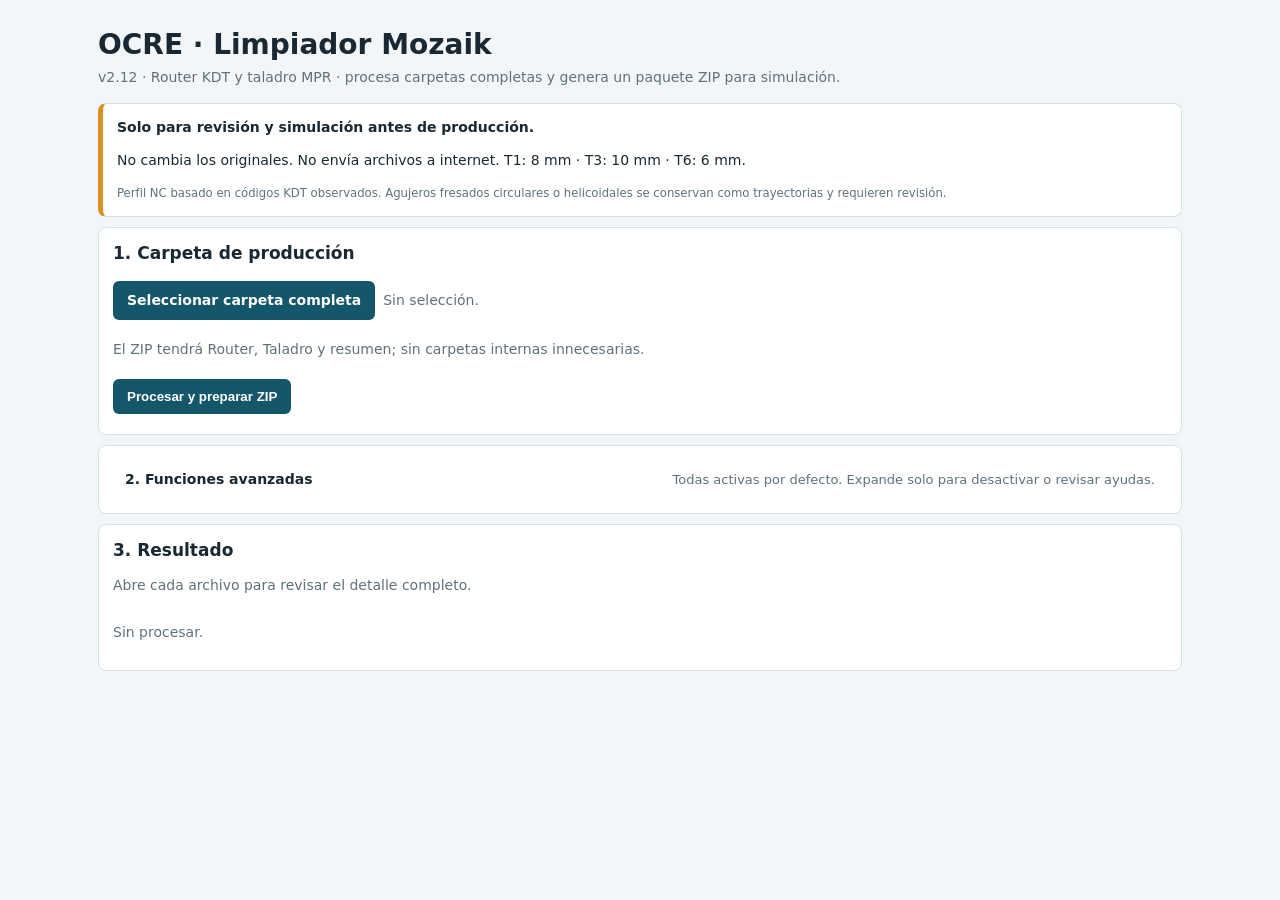
==== commit f9de438b: "Actualiza limpiador Mozaik a v2.12" ====
--- a/limpiador-mozaik/index.html
+++ b/limpiador-mozaik/index.html
@@ -1,8 +1,8 @@
 <!doctype html><html lang="es"><meta charset="utf-8"><meta name="viewport" content="width=device-width,initial-scale=1"><title>OCRE · Limpiador Mozaik</title>
 <style>:root{--ink:#192832;--muted:#60717c;--line:#d7e0e5;--panel:#fff;--bg:#f3f6f8;--ocre:#14576b;--ocre2:#0f4658;--warn:#d99124;--bad:#b33a3a;--ok:#24705a}*{box-sizing:border-box}body{font:14px/1.35 system-ui,-apple-system,Segoe UI,sans-serif;background:var(--bg);color:var(--ink);max-width:1120px;margin:0 auto;padding:18px}header{padding:8px 0 6px}h1{font-size:28px;margin:0 0 4px}h2{font-size:17px;margin:0 0 10px}.lead{color:var(--muted);max-width:760px;margin:0}.grid{display:grid;grid-template-columns:1fr 1fr;gap:12px}.panel{background:var(--panel);border:1px solid var(--line);border-radius:8px;padding:14px;margin:10px 0}.warning{border-left:5px solid var(--warn)}button,.download,.picker{background:var(--ocre);color:white;padding:10px 14px;border:0;border-radius:6px;cursor:pointer;margin:6px 8px 6px 0;display:inline-block;text-decoration:none;font-weight:650}.picker input{display:none}button:hover,.download:hover,.picker:hover{background:var(--ocre2)}button:disabled{opacity:.55;cursor:not-allowed}.checks{display:grid;grid-template-columns:repeat(auto-fit,minmax(255px,1fr));gap:4px 14px;margin:8px 0}.checks label{display:flex;gap:8px;align-items:center;padding:4px 0;min-height:28px}.checks input{margin:0}.hint,small{color:var(--muted)}.compact-options summary{display:flex;align-items:center;justify-content:space-between;gap:12px}.summary-note{font-weight:400;color:var(--muted);font-size:13px}.macro-row{margin-top:8px}.macro-row input{width:100%;padding:8px;border:1px solid var(--line);border-radius:6px;margin-top:4px}.help{display:inline-grid;place-items:center;width:18px;height:18px;border:1px solid var(--line);border-radius:50%;background:#eef4f6;color:var(--ocre2);font-size:12px;font-weight:800;cursor:help;position:relative}.help:hover:after,.help:focus:after{content:attr(data-help);position:absolute;z-index:5;left:22px;top:-8px;width:min(330px,75vw);padding:10px;border:1px solid var(--line);border-radius:8px;background:white;color:var(--ink);box-shadow:0 10px 30px rgba(25,40,50,.18);font-weight:400;line-height:1.35;text-align:left}.help:focus{outline:2px solid var(--ocre)}#statusCards{display:grid;grid-template-columns:repeat(auto-fit,minmax(125px,1fr));gap:8px;margin:10px 0}.card{border:1px solid var(--line);border-radius:8px;padding:10px;background:#fbfdfe}.card b{display:block;font-size:22px}.ok{color:var(--ok)}.bad{color:var(--bad)}details{border:1px solid var(--line);border-radius:8px;background:white;margin:8px 0}summary{cursor:pointer;padding:10px 12px;font-weight:650}details pre{border-top:1px solid var(--line);margin:0;padding:10px 12px;background:#fbfdfe;white-space:pre-wrap;overflow-wrap:anywhere;font-size:13px}.tag{display:inline-block;border-radius:99px;padding:2px 8px;font-size:12px;margin-left:8px;background:#eef4f6;color:var(--muted)}.tag.bad{background:#fdecec;color:var(--bad)}.tag.ok{background:#e9f6f0;color:var(--ok)}@media(max-width:760px){body{padding:12px}.grid{grid-template-columns:1fr}h1{font-size:24px}.compact-options summary{align-items:flex-start;flex-direction:column}.help:hover:after,.help:focus:after{left:auto;right:0;top:22px}}</style>
-<header><h1>OCRE · Limpiador Mozaik</h1><p class="lead">v2.7 · Router KDT y taladro MPR · procesa carpetas completas y genera un paquete ZIP para simulación.</p></header>
+<header><h1>OCRE · Limpiador Mozaik</h1><p class="lead">v2.12 · Router KDT y taladro MPR · procesa carpetas completas y genera un paquete ZIP para simulación.</p></header>
 <section class="panel warning"><b>Solo para revisión y simulación antes de producción.</b><p>No cambia los originales. No envía archivos a internet. T1: 8 mm · T3: 10 mm · T6: 6 mm.</p><small>Perfil NC basado en códigos KDT observados. Agujeros fresados circulares o helicoidales se conservan como trayectorias y requieren revisión.</small></section>
-<section class="panel"><h2>1. Carpeta de producción</h2><label class="picker">Seleccionar carpeta completa <input id="folder" type="file" webkitdirectory multiple></label><span id="selection" class="hint">Sin selección.</span><p class="hint">El ZIP tendrá 01_ROUTER, 02_TALADRO y resumen; conserva subcarpetas.</p><button id="process">Procesar y preparar ZIP</button></section>
+<section class="panel"><h2>1. Carpeta de producción</h2><label class="picker">Seleccionar carpeta completa <input id="folder" type="file" webkitdirectory multiple></label><span id="selection" class="hint">Sin selección.</span><p class="hint">El ZIP tendrá Router, Taladro y resumen; sin carpetas internas innecesarias.</p><button id="process">Procesar y preparar ZIP</button></section>
 <details class="panel compact-options"><summary><span>2. Funciones avanzadas</span><span class="summary-note">Todas activas por defecto. Expande solo para desactivar o revisar ayudas.</span></summary><div class="checks" id="options"></div><label class="macro-row">Macros MPR extra a eliminar<input id="extraMacros" type="text" placeholder="Ejemplo: 456, <789>"></label><small>Se eliminan completas antes de bloquear macros desconocidas.</small></details>
 <section class="panel"><h2>3. Resultado</h2><p class="hint">Abre cada archivo para revisar el detalle completo.</p><div id="downloads"></div><div id="statusCards"></div><div id="report"><p class="hint">Sin procesar.</p></div></section>
 <script id="core">
@@ -10,8 +10,9 @@
 function lines(s){if(/[^\x09\x0a\x0d\x20-\x7e]/.test(s))throw Error('Codificación no ASCII: archivo bloqueado para evitar alterar caracteres.');return s.trimEnd().split(/\r?\n/);}
 function out(a){return a.join('\r\n')+'\r\n';}
 function nval(s,k){const m=s.match(new RegExp('(?:^|\\s)'+k+'(-?\\d+(?:\\.\\d+)?)'));return m?Number(m[1]):null;}
-function defaultOptions(){return {strictNCProfile:true,removeG600:true,excludeUnknownTools:true,removeVerticalToolHoles:true,limitZZero:true,reportSlots:true,removeMprRouting:true,blockUnknownMprMacros:true,extraRemoveMprMacros:[],includeIgnored:true,blockDuplicateOutputs:true};}
+function defaultOptions(){return {strictNCProfile:true,removeG600:true,excludeUnknownTools:true,removeVerticalToolHoles:true,limitZZero:true,reportSlots:true,removeMprRouting:true,removeInvalidMprConditions:true,blockUnknownMprMacros:true,extraRemoveMprMacros:[],allowReprocessCleanerOutputs:true,includeIgnored:true,blockDuplicateOutputs:true};}
 function opts(o){return Object.assign(defaultOptions(),o||{});}
+function cleanOutputBaseName(name){return String(name||'').replace(/_(ROUTER|TALADRO)_V\d+(?=\.(?:nc|mpr)$)/i,'');}
 function macroList(s){if(Array.isArray(s))return s.map(Number).filter(n=>Number.isInteger(n)&&n>0);return String(s||'').match(/\d+/g)?.map(Number).filter(n=>Number.isInteger(n)&&n>0)||[];}
 function thicknessFrom(entries){const v=entries.filter(x=>x>0&&x<90).sort((a,b)=>b-a);return {estimated:v.length?+v[0].toFixed(3):null,candidates:[...new Set(v.map(x=>+x.toFixed(3)))].slice(0,6)};}
 function cleanNC(s,o){
@@ -77,15 +78,46 @@
 function cleanMPR(s,o){
  o=opts(o);
  const a=lines(s);if(a[0]!=='[H'||!a.includes('MAT="WEEKE"')||a[a.length-1]!=='!')throw Error('MPR sin cabecera WEEKE o terminador válido.');
- const keep=new Set([100,101,102,103,131]),remove=new Set([105,112]),extra=new Set(macroList(o.extraRemoveMprMacros));let mode=true,count=0,removed=0,work=false;const result=[];
- for(const l of a){if(l==='!')continue;const m=l.match(/^<(\d+)\s/);if(/^\s*</.test(l)&&!m)throw Error('Inicio de macro no reconocido.');if(m){const id=Number(m[1]);if(extra.has(id)){mode=false;removed++;}else{if(!keep.has(id)&&!remove.has(id)&&o.blockUnknownMprMacros)throw Error('Macro desconocida <'+id+'>: no se genera salida.');mode=keep.has(id)||(!keep.has(id)&&!remove.has(id)&&!o.blockUnknownMprMacros);if(id===100)work=true;if([102,103,131].includes(id))count++;if(!mode)removed++;}}
- else if(/^\]\d+\s*$/.test(l))mode=!o.removeMprRouting;
- else if(/^\[/.test(l)){if(!/^\[(H|\d+)\s*$/.test(l))throw Error('Sección desconocida: '+l);mode=true;}
- if(m){const id=Number(m[1]);if(remove.has(id)&&!o.removeMprRouting)mode=true;if(!keep.has(id)&&!remove.has(id)&&!o.blockUnknownMprMacros)mode=true;}
- if(mode)result.push(l);
+ const keep=new Set([100,101,102,103,131]),remove=new Set([105,112]),extra=new Set(macroList(o.extraRemoveMprMacros));
+ let count=0,removed=0,work=false,ghosts=0;const result=[],geom=new Map(),vars=new Set(),mprConditionsRemoved={};
+ const parseRef=v=>{const m=String(v||'').match(/^(\d+):(\d+)$/);return m?{section:m[1],element:Number(m[2])}:null;};
+ const prop=(block,key)=>{const m=block.find(l=>l.startsWith(key+'=')||l.startsWith(key+'_='));return m?m.split('=').slice(1).join('=').replace(/^"|"$/g,''):null;};
+ const setProp=(block,key,value)=>block.map(l=>l.startsWith(key+'=')?key+'="'+value+'"':l);
+ const rememberVars=block=>{for(const l of block){const m=l.match(/^([A-Za-z_][A-Za-z0-9_]*)=/);if(m)vars.add(m[1].replace(/^_/,''));}};
+ const cleanConditions=block=>block.filter(l=>{const m=l.match(/^\?\?="([^"]+)"$/);if(!m||!o.removeInvalidMprConditions)return true;const name=m[1].replace(/^_+/,'');if(vars.has(name))return true;mprConditionsRemoved[m[1]]=(mprConditionsRemoved[m[1]]||0)+1;return false;});
+ const readGeom=(block)=>{
+  const id=block[0].slice(1).trim(),els=[];let cur=null;
+  for(const l of block.slice(1)){const m=l.match(/^\$E(\d+)/);if(m){if(cur)els.push(cur);cur={n:Number(m[1]),lines:[l],x:null,y:null,z:null,type:null};continue;}
+   if(!cur)continue;cur.lines.push(l);if(l==='KP'||l==='KL')cur.type=l;let v=l.match(/^([XYZ])=(-?\d+(?:\.\d+)?)/);if(v)cur[v[1].toLowerCase()]=Number(v[2]);}
+  if(cur)els.push(cur);geom.set(id,els);return {id,els};
+ };
+ const ghostFor=(block)=>{
+  const ea=parseRef(prop(block,'EA')),ee=parseRef(prop(block,'EE'));if(!ea||!ee||ea.section!==ee.section)return null;
+  const els=geom.get(String(ea.section));if(!els)return null;const ordered=els.filter(e=>e.n>=ea.element&&e.n<=ee.element&&Number.isFinite(e.x)&&Number.isFinite(e.y));
+  let best=null;for(let i=1;i<ordered.length;i++){const a=ordered[i-1],b=ordered[i],d=Math.hypot((b.x-a.x),(b.y-a.y));if(!best||d>best.d)best={a,b,d};}
+  if(!best||best.d<=0)return null;
+  const section=String(ea.section),start=best.a,end=best.b,sec=[''];// blank keeps the same visual spacing style as Mozaik exports.
+  sec.push(']'+section,'$E0','KP','X='+start.x,'Y='+start.y,'Z='+(Number.isFinite(start.z)?start.z:0),'','$E1','KL','X='+end.x,'Y='+end.y,'Z='+(Number.isFinite(end.z)?end.z:0),'');
+  let macro=setProp(setProp(block,'EA',section+':0'),'EE',section+':1').map(l=>l==='MNM="Router"'?'MNM="Ranura fantasma referencia"':l==='KAT="Router"'?'KAT="Ranura fantasma referencia"':l);
+  return [...sec,...macro];
+ };
+ for(let i=0;i<a.length;){
+  const l=a[i];if(l==='!'){i++;continue;}
+  if(/^\]\d+\s*$/.test(l)){let j=i+1;while(j<a.length&&!/^(\]|\[|<|!)\s*/.test(a[j]))j++;const block=a.slice(i,j);readGeom(block);if(!o.removeMprRouting)result.push(...block);i=j;continue;}
+  if(/^\[/.test(l)&&!/^\[(H|\d+)\s*$/.test(l))throw Error('Sección desconocida: '+l);
+  const m=l.match(/^<(\d+)\s/);
+  if(/^\s*</.test(l)&&!m)throw Error('Inicio de macro no reconocido.');
+  if(m){let j=i+1;while(j<a.length&&!/^(\]|\[|<|!)\s*/.test(a[j]))j++;const block=a.slice(i,j),id=Number(m[1]);
+   if(extra.has(id)){removed++;i=j;continue;}
+   if(id===100)work=true;if([102,103,131].includes(id))count++;
+   if(keep.has(id)||(!remove.has(id)&&!o.blockUnknownMprMacros)){const kept=cleanConditions(block);result.push(...kept);if(id===100)rememberVars(kept);i=j;continue;}
+   if(remove.has(id)){removed++;const g=o.removeMprRouting?ghostFor(block):null;if(g){result.push(...g);ghosts++;}else if(!o.removeMprRouting)result.push(...block);i=j;continue;}
+   throw Error('Macro desconocida <'+id+'>: no se genera salida.');
+  }
+  result.push(l);const vm=l.match(/^([A-Za-z_][A-Za-z0-9_]*)=/);if(vm)vars.add(vm[1].replace(/^_/,''));i++;
  }
  if(!work)throw Error('Falta definición de pieza <100>.');
- return {text:count?out([...result,'!']):null,count,removed};
+ return {text:count?out([...result,'!']):null,count,removed,ghosts,mprConditionsRemoved};
 }
 </script>
 <script id="package">
@@ -119,7 +151,9 @@
  ['limitZZero','NC: limitar Z de trabajo a cama Z0','Convierte destinos Z negativos a Z0 y registra cada correccion. Conserva G53 porque es coordenada de maquina. Ejemplo: Z-0.5080 pasa a Z0.0000.'],
  ['reportSlots','NC: reportar ancho de ranuras','Detecta ranuras rectas candidatas y estima ancho usando el diametro fijo de herramienta. Es informativo: no cambia el codigo. Ejemplo: T1 suma 8 mm al barrido principal.'],
  ['removeMprRouting','MPR: dejar solo perforaciones','Retira trayectorias y macros de fresado del MPR para que el taladro conserve solo operaciones de perforacion.'],
+ ['removeInvalidMprConditions','MPR: quitar condiciones inválidas','Elimina condiciones de habilitacion que apuntan a variables inexistentes, por ejemplo ??="_ABD" cuando ABD no esta declarado. Util para limpiar MPR creados por el postprocesador anterior. Si la variable existe, la condicion se conserva.'],
  ['blockUnknownMprMacros','MPR: bloquear macros desconocidas','Evita generar salida cuando aparece una macro no clasificada. Desactivalo solo para diagnostico; tambien puedes agregar una macro puntual al campo de eliminacion extra.'],
+ ['allowReprocessCleanerOutputs','Entrada: aceptar salidas previas del limpiador','Permite volver a limpiar archivos generados por versiones anteriores, como _TALADRO_V29.mpr o _ROUTER_V210.nc. El limpiador normaliza el nombre antes de crear la nueva salida para no encadenar versiones.'],
  ['includeIgnored','Resumen: registrar archivos ignorados','Lista archivos que no sean NC/MPR en el resumen. Desactivalo si quieres un reporte mas corto del lote.'],
  ['blockDuplicateOutputs','ZIP: bloquear salidas duplicadas','Evita sobrescribir dos piezas con el mismo nombre final dentro del ZIP. Conviene corregir nombres de origen antes de desactivar esto.']
 ];
@@ -130,25 +164,26 @@
 document.getElementById('folder').onchange=e=>{if(!busy)choose(Array.from(e.target.files,f=>({file:f,path:f.webkitRelativePath||f.name})));};
 function link(name,text){const u=URL.createObjectURL(new Blob([text],{type:'application/octet-stream'}));urls.push(u);const a=document.createElement('a');a.href=u;a.download=name;a.className='download';a.textContent='Descargar '+name;downloads.append(a);}
 function esc(s){return String(s).replace(/[&<>"']/g,c=>({'&':'&amp;','<':'&lt;','>':'&gt;','"':'&quot;',"'":'&#39;'}[c]));}
-function suggest(message){if(/Encabezado|Cierre|Instrucción|Preparación|posicionamiento|vertical ambigua|retirada Z/.test(message))return 'Opción posible: desactivar "NC: validar perfil KDT observado" y reprocesar solo para diagnóstico.';
+function suggest(message){if(/Encabezado|Cierre|Instrucción|Preparación|posicionamiento|vertical ambigua|retirada Z/.test(message))return 'Sugerencia: puedo asistirte. Para diagnóstico podria desactivarse "NC: validar perfil KDT observado", o corregir el origen si el cambio no es esperado.';
  if(/Validación Z0/.test(message))return 'Opción posible: desactivar "NC: limitar Z de trabajo a cama Z0" y revisar el resultado en simulación.';
- if(/Macro desconocida/.test(message))return 'Opción posible: desactivar "MPR: bloquear macros desconocidas" y revisar qué conserva el archivo.';
+ if(/Macro desconocida/.test(message))return 'Sugerencia: revisar origen o desactivar "MPR: bloquear macros desconocidas" solo para diagnóstico; no se genera ZIP hasta resolverlo.';
+ if(/Salida previa del limpiador/.test(message))return 'Sugerencia: activar "Entrada: aceptar salidas previas del limpiador" si ya no existen los originales y quieres reprocesar con validaciones.';
  if(/duplicada/.test(message))return 'Opción posible: desactivar "ZIP: bloquear salidas duplicadas", aunque conviene corregir nombres de origen.';
- return 'Sin opción automática segura. Revisar el archivo original.';}
+ return 'Proceso detenido. Corrige el origen o desactiva conscientemente la función relacionada y vuelve a procesar.';}
 function addCard(label,value,cls){const d=document.createElement('div');d.className='card';d.innerHTML='<b class="'+(cls||'')+'">'+value+'</b>'+label;cards.append(d);}
 function renderReport(summary,items){cards.replaceChildren();addCard('Incluidos',summary.included,'ok');addCard('Omitidos',summary.omitted,'');addCard('Bloqueados',summary.failed,summary.failed?'bad':'ok');addCard('Ignorados',summary.ignored,'');report.replaceChildren();for(const item of items){const d=document.createElement('details'),tag=item.status==='BLOQUEADO'?'bad':item.status==='SALIDA'?'ok':'';d.innerHTML='<summary>'+esc(item.path)+' <span class="tag '+tag+'">'+item.status+'</span></summary><pre>'+esc(item.detail.join('\n'))+'</pre>';report.append(d);}}
-function textSummary(summary,items,options){const log=['OCRE LIMPIADOR v2.7','NO AUTORIZA PRODUCCIÓN. Revisar todas las salidas en simulación.','T1=8 mm, T3=10 mm, T6=6 mm.','Admite alturas Z de retirada variables por herramienta; destinos negativos se limitan a Z0 si la funcion esta activa.','Macros MPR extra eliminadas: '+(options.extraRemoveMprMacros.join(', ')||'ninguna'),'Incluidos: '+summary.included+' | Omitidos: '+summary.omitted+' | Bloqueados: '+summary.failed+' | Ignorados: '+summary.ignored,''];for(const item of items)log.push(item.path+' | '+item.status,...item.detail.map(x=>'  '+x),'');return log.join('\n');}
+function textSummary(summary,items,options){const log=['OCRE LIMPIADOR v2.12','NO AUTORIZA PRODUCCIÓN. Revisar todas las salidas en simulación.','T1=8 mm, T3=10 mm, T6=6 mm.','Admite alturas Z de retirada variables por herramienta; destinos negativos se limitan a Z0 si la funcion esta activa.','Reproceso de salidas previas: '+(options.allowReprocessCleanerOutputs?'permitido con validaciones':'bloqueado'),'Macros MPR extra eliminadas: '+(options.extraRemoveMprMacros.join(', ')||'ninguna'),'Incluidos: '+summary.included+' | Omitidos: '+summary.omitted+' | Bloqueados: '+summary.failed+' | Ignorados: '+summary.ignored,''];for(const item of items)log.push(item.path+' | '+item.status,...item.detail.map(x=>'  '+x),'');return log.join('\n');}
 document.getElementById('process').onclick=async()=>{
  if(busy)return;resetDownloads();cards.replaceChildren();const files=selected.slice(),options=currentOptions();if(!files.length){report.innerHTML='<p class="hint">Selecciona una carpeta primero.</p>';return;}busy=true;button.disabled=true;const packaged=[],names=new Set(),items=[];const summary={included:0,omitted:0,failed:0,ignored:0};
  try{
  for(const item of files){const f=item.file;if(!/\.(nc|mpr)$/i.test(f.name)){summary.ignored++;if(options.includeIgnored)items.push({path:item.path,status:'IGNORADO',detail:['No es archivo NC/MPR.']});continue;}report.innerHTML='<p class="hint">Procesando '+esc(item.path)+'</p>';const detail=[];
- try{if(/_(ROUTER|TALADRO)_V2(?:2|3|4|5|6|7)?\./i.test(f.name))throw Error('Selecciona el original, no una salida V2/V23/V24/V25/V26/V27.');const bytes=new Uint8Array(await f.arrayBuffer());if(bytes.some(x=>x>127))throw Error('Codificación no ASCII.');const s=new TextDecoder().decode(bytes);let r,name;
- if(/\.nc$/i.test(f.name)){r=cleanNC(s,options);name=f.name.replace(/\.nc$/i,'_ROUTER_V27.nc');detail.push('Perforaciones/descensos retirados: '+r.holes,'Herramientas excluidas: '+(r.excluded.join(', ')||'ninguna'),'Espesor estimado desde NC: '+(r.thickness.estimated===null?'no detectado':r.thickness.estimated+' mm'),'Candidatos de espesor: '+(r.thickness.candidates.join(', ')||'ninguno'),'Ranuras rectas candidatas: '+r.slots.length,...r.slots.map(g=>'T'+g.tool+' X'+g.x+' Y'+g.y+': ancho principal ~'+g.width+' mm; barrido máximo '+g.maxWidth+' mm'),...r.events,'Destinos Z negativos corregidos a Z0: '+r.zCorrections);}
- else{r=cleanMPR(s,options);name=f.name.replace(/\.mpr$/i,'_TALADRO_V27.mpr');detail.push('Macros de perforación conservadas: '+r.count,'Macros retiradas: '+r.removed,'Macros extra solicitadas: '+(options.extraRemoveMprMacros.join(', ')||'ninguna'));}
- if(r.text){const parent=item.path.includes('/')?item.path.slice(0,item.path.lastIndexOf('/')+1):'';const path=(/\.nc$/i.test(f.name)?'01_ROUTER/':'02_TALADRO/')+parent+name;const key=path.toLowerCase();if(options.blockDuplicateOutputs&&names.has(key))throw Error('Salida duplicada: '+path);names.add(key);packaged.push({name:path,text:r.text});summary.included++;detail.push('Salida: '+path);items.push({path:item.path,status:'SALIDA',detail});}
+ try{const previous=/_(ROUTER|TALADRO)_V\d+(?=\.(?:nc|mpr)$)/i.test(f.name);if(previous&&!options.allowReprocessCleanerOutputs)throw Error('Salida previa del limpiador detectada. Activa "Entrada: aceptar salidas previas del limpiador" para reprocesar con validaciones.');const sourceName=cleanOutputBaseName(f.name);if(previous)detail.push('Entrada previa del limpiador aceptada: '+f.name+' -> '+sourceName);const bytes=new Uint8Array(await f.arrayBuffer());if(bytes.some(x=>x>127))throw Error('Codificación no ASCII.');const s=new TextDecoder().decode(bytes);let r,name;
+ if(/\.nc$/i.test(f.name)){r=cleanNC(s,options);name=sourceName.replace(/\.nc$/i,'_ROUTER_V212.nc');detail.push('Perforaciones/descensos retirados: '+r.holes,'Herramientas excluidas: '+(r.excluded.join(', ')||'ninguna'),'Espesor estimado desde NC: '+(r.thickness.estimated===null?'no detectado':r.thickness.estimated+' mm'),'Candidatos de espesor: '+(r.thickness.candidates.join(', ')||'ninguno'),'Ranuras rectas candidatas: '+r.slots.length,...r.slots.map(g=>'T'+g.tool+' X'+g.x+' Y'+g.y+': ancho principal ~'+g.width+' mm; barrido máximo '+g.maxWidth+' mm'),...r.events,'Destinos Z negativos corregidos a Z0: '+r.zCorrections);}
+ else{r=cleanMPR(s,options);name=sourceName.replace(/\.mpr$/i,'_TALADRO_V212.mpr');const badConds=Object.entries(r.mprConditionsRemoved).map(x=>x[0]+' x'+x[1]).join(', ');detail.push('Macros de perforación conservadas: '+r.count,'Macros retiradas/reducidas: '+r.removed,'Ranuras fantasma de referencia: '+r.ghosts,'Condiciones MPR inválidas eliminadas: '+(badConds||'ninguna'),'Macros extra solicitadas: '+(options.extraRemoveMprMacros.join(', ')||'ninguna'));}
+ if(r.text){const path=(/\.nc$/i.test(f.name)?'Router/':'Taladro/')+name;const key=path.toLowerCase();if(options.blockDuplicateOutputs&&names.has(key))throw Error('Salida duplicada: '+path);names.add(key);packaged.push({name:path,text:r.text});summary.included++;detail.push('Salida: '+path);items.push({path:item.path,status:'SALIDA',detail});}
  else{summary.omitted++;detail.push('Sin operaciones conservadas.');items.push({path:item.path,status:'OMITIDO',detail});}
- }catch(e){summary.failed++;items.push({path:item.path,status:'BLOQUEADO',detail:['Error: '+e.message,suggest(e.message)]});}}
- const summaryText=textSummary(summary,items,options);renderReport(summary,items);packaged.push({name:'RESUMEN_MOZAIK.txt',text:summaryText});if(summary.failed)packaged.push({name:'LOTE_INCOMPLETO_NO_PRODUCIR.txt',text:'Hay archivos bloqueados. Consulte RESUMEN_MOZAIK.txt y resuelva los errores antes de producción.'});
+ }catch(e){summary.failed++;items.push({path:item.path,status:'BLOQUEADO',detail:['Error: '+e.message,suggest(e.message),'No se generó ZIP. El paquete solo se arma cuando todos los filtros pasan sin errores.']});renderReport(summary,items);return;}}
+ const summaryText=textSummary(summary,items,options);renderReport(summary,items);packaged.push({name:'RESUMEN_MOZAIK.txt',text:summaryText});
  const stamp=new Date().toISOString().replace(/[:.]/g,'-');link('MOZAIK_'+(summary.failed?'INCOMPLETO_':'PROCESADO_')+stamp+'.zip',makeZip(packaged));
  }catch(e){report.innerHTML+='<p class="bad">No se pudo preparar el ZIP: '+esc(e.message)+'</p>';}finally{busy=false;button.disabled=false;}
 };
